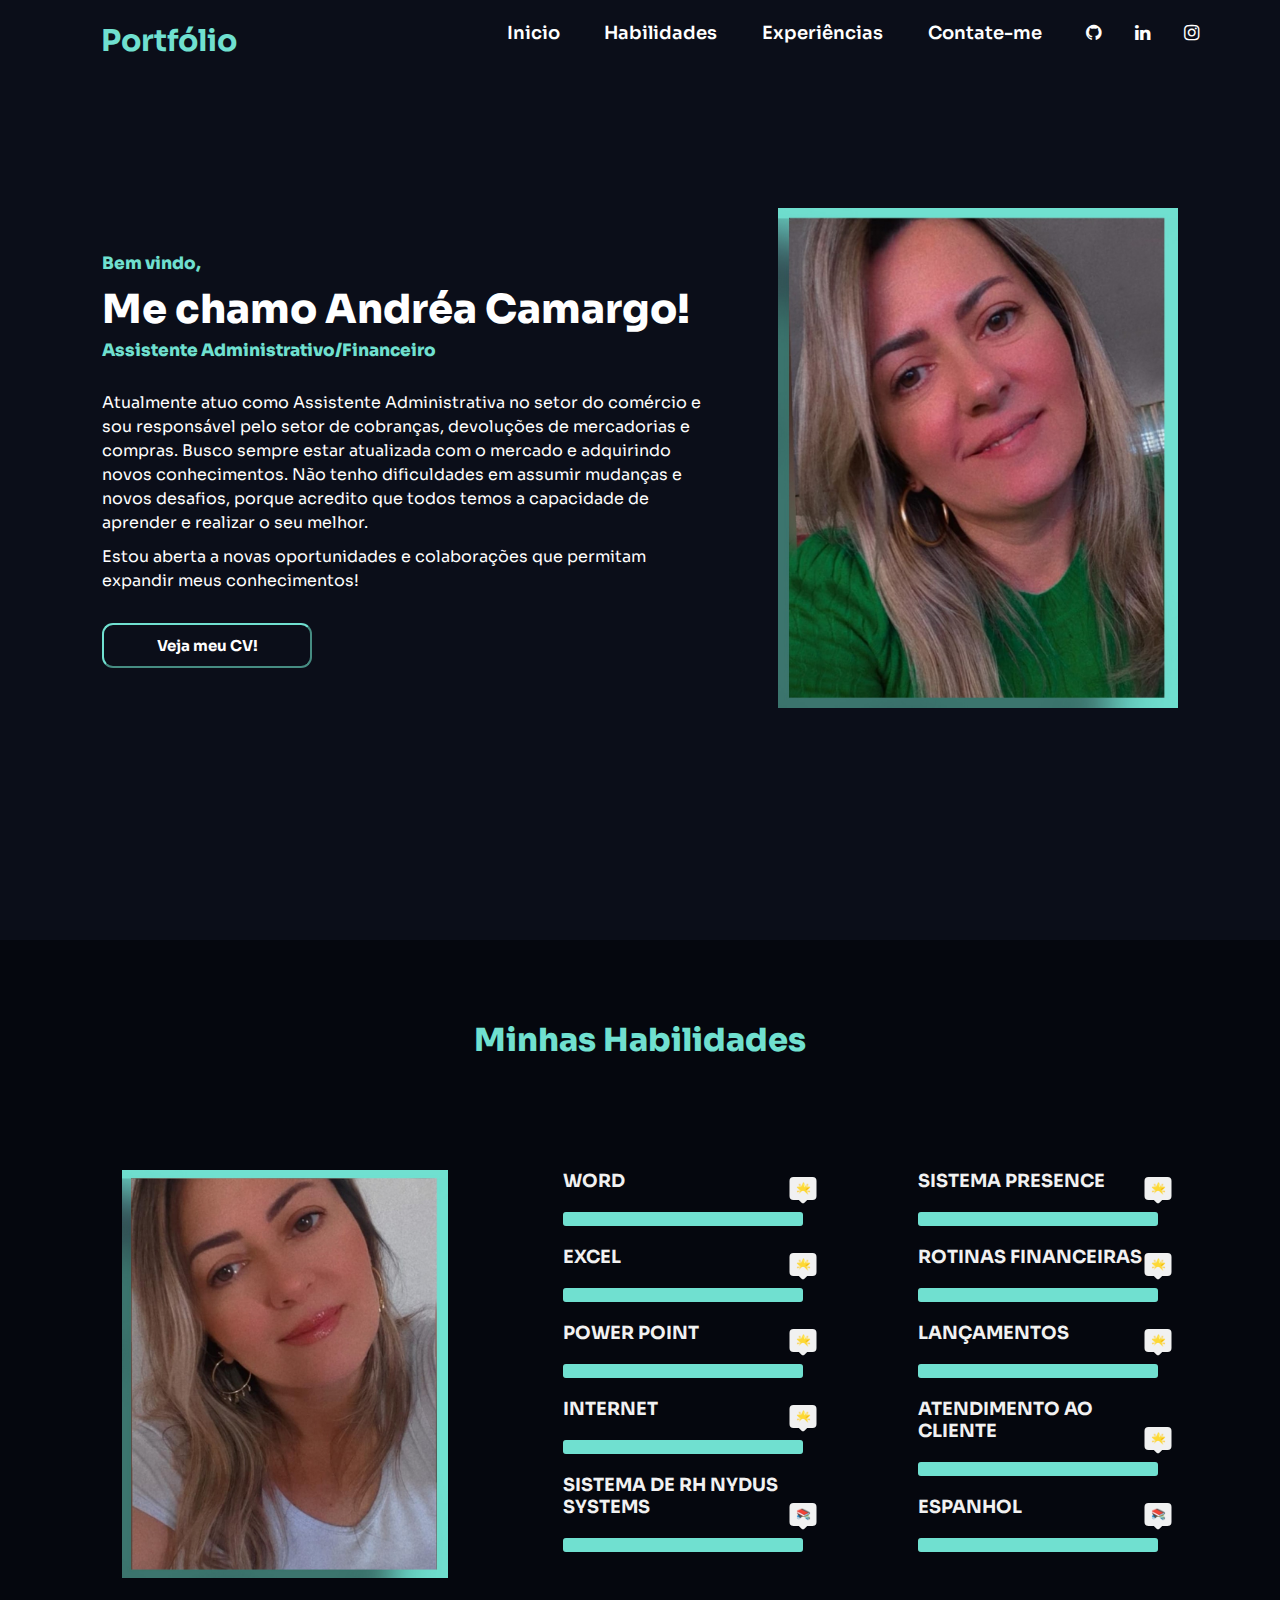
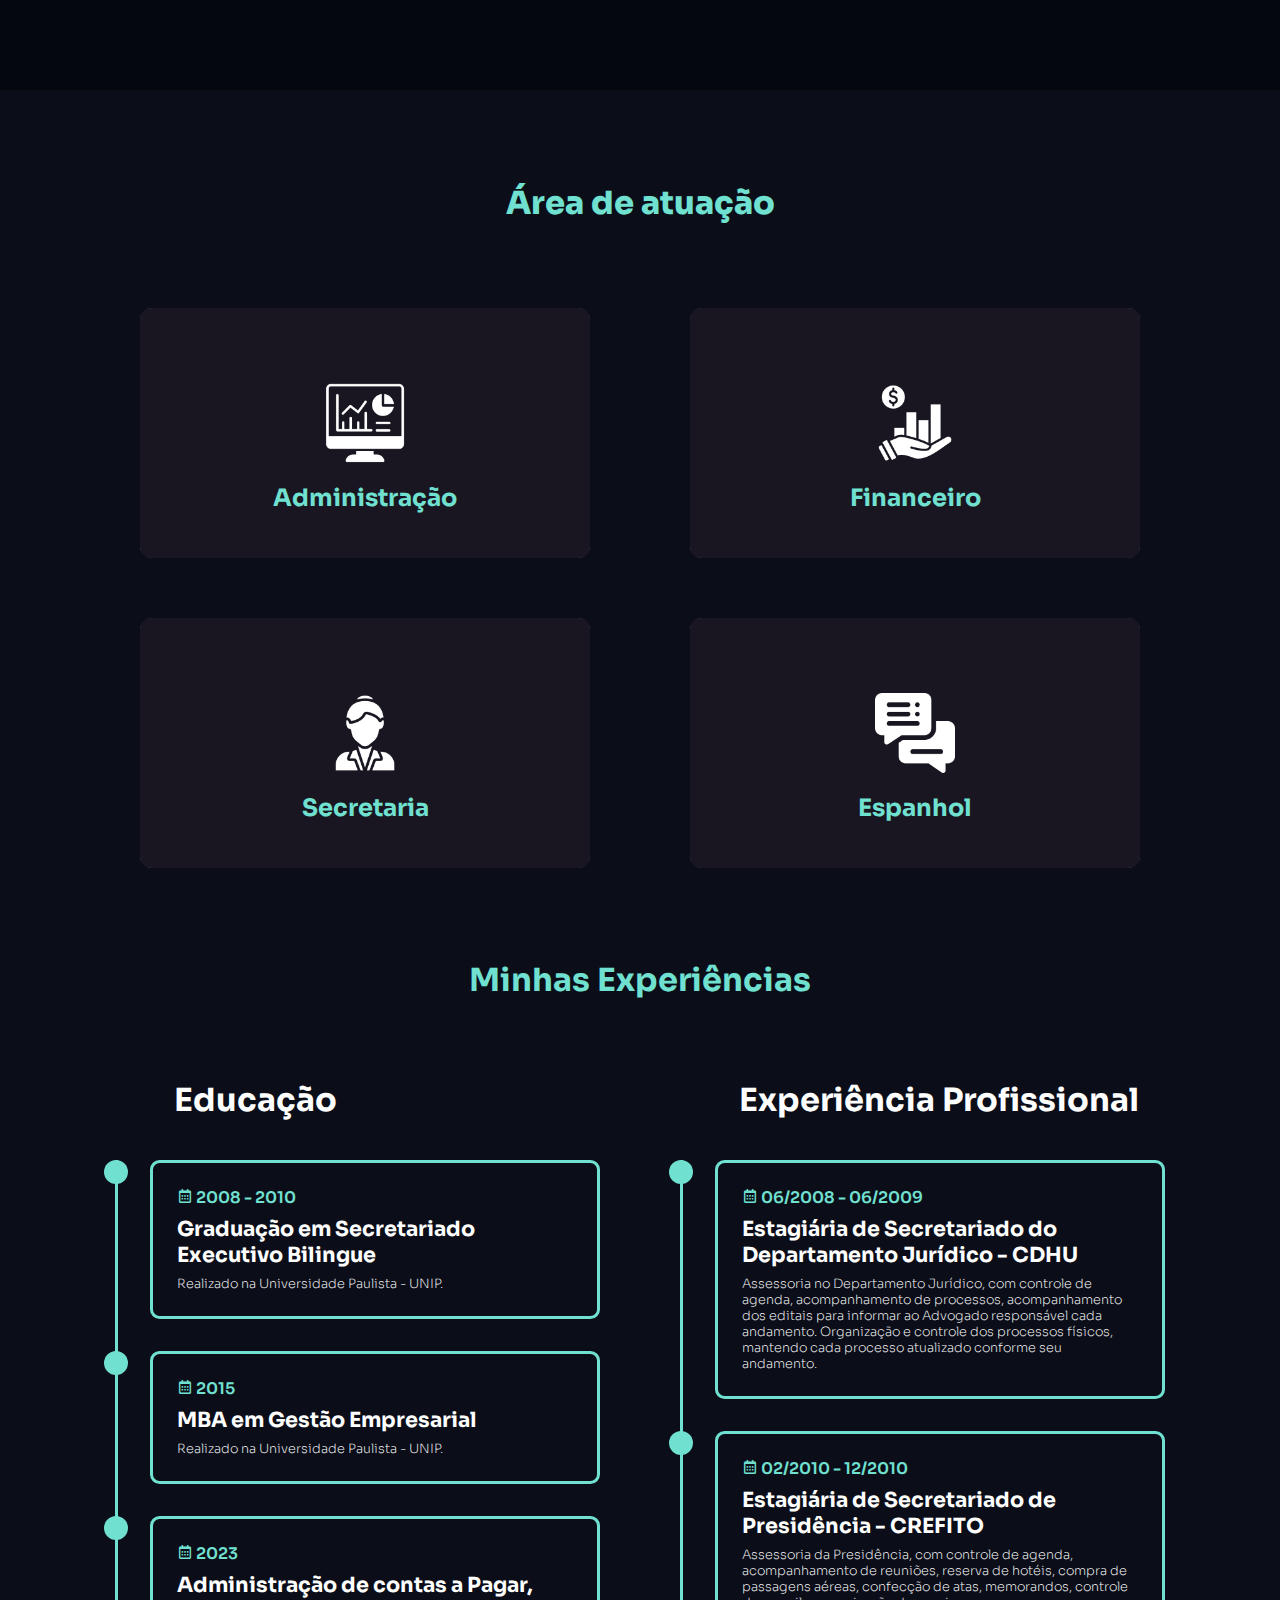
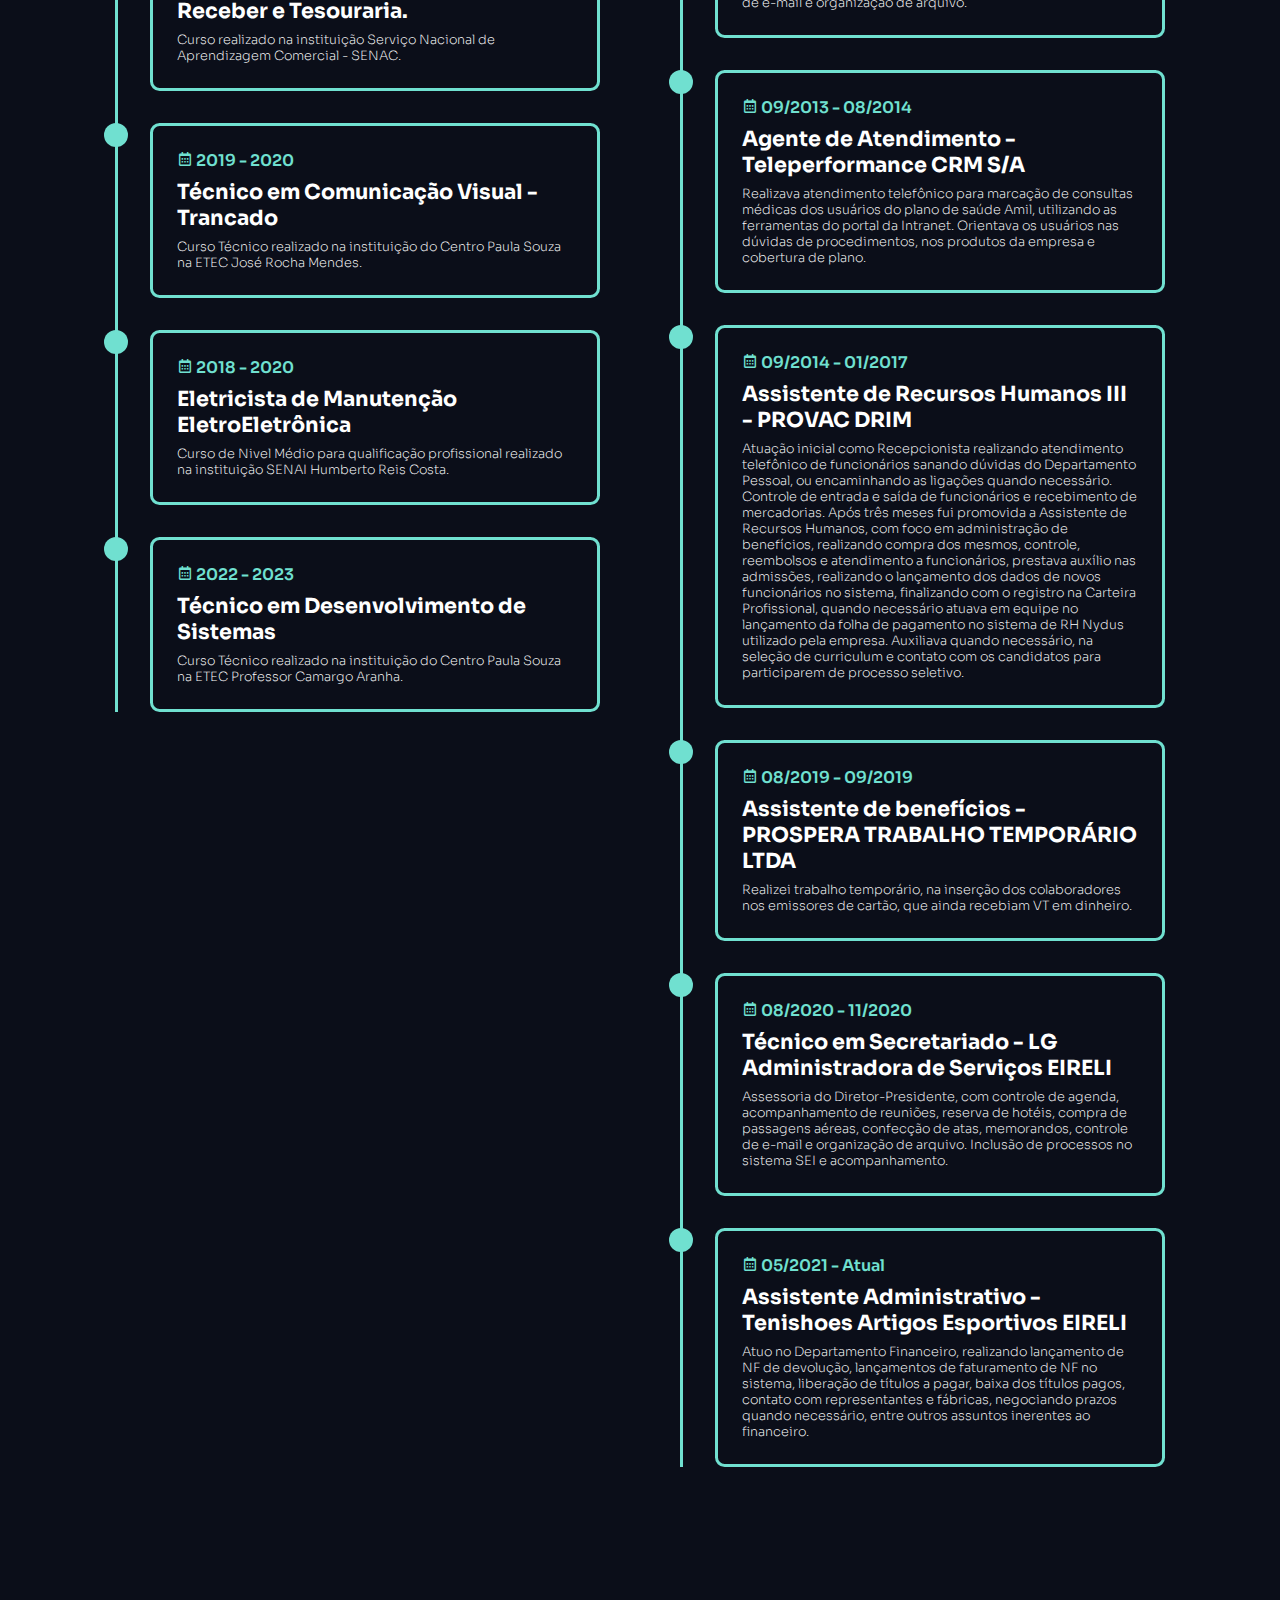
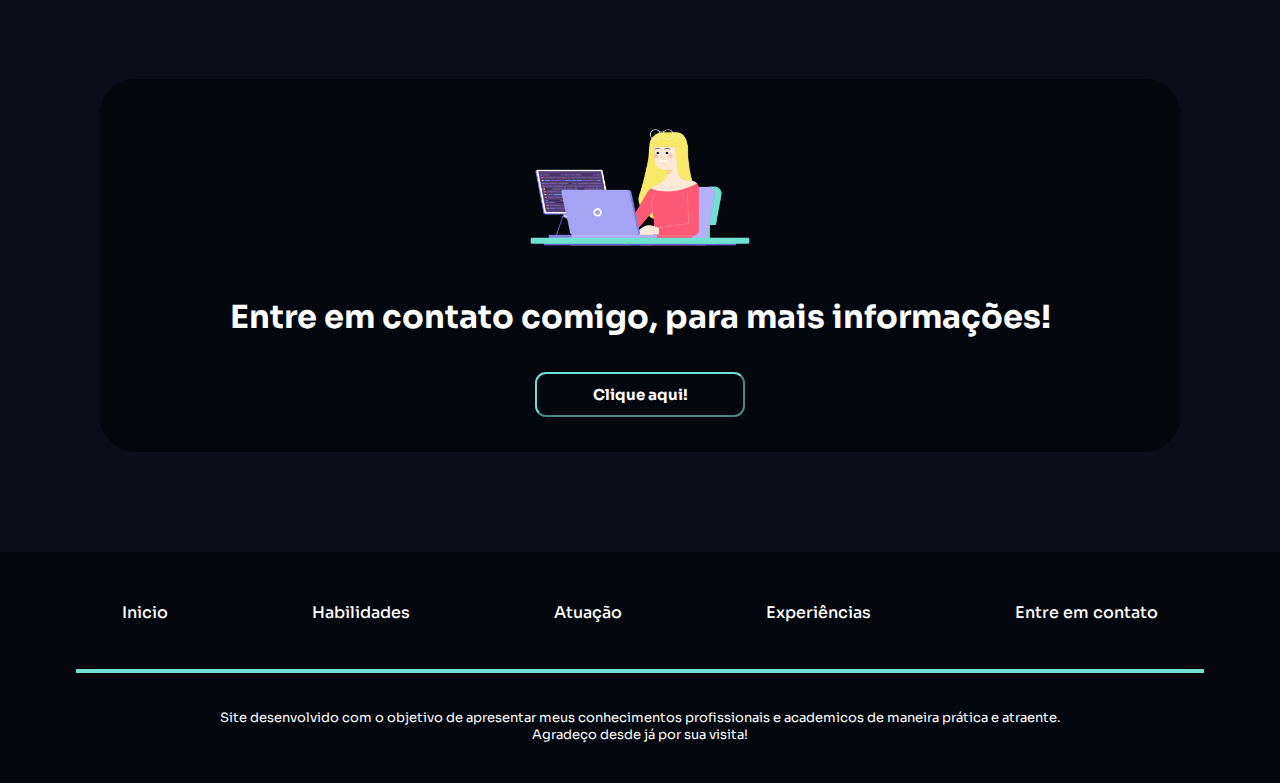
==== index.html @ e028991d "Add files via upload" ====
<!DOCTYPE html>
<html lang="en">
<head>
    <meta charset="UTF-8">
    <meta name="viewport" content="width=device-width, initial-scale=1.0">
    <meta property="og:title" content="Andrea Camargo - 2024">
        <!-- Primary Meta Tags generated by opengraphpreview.com -->
        <title>Andrea Camargo - 2024Portfólio - 2024</title>
        <meta name="description" content="Explore meus projetos de design!" />
        
        <!-- Open Graph -->
        <meta property="og:title" content="Andrea Camargo - 2024" />
        <meta property="og:description" content="Explore meus projetos de design!" />
        <meta property="og:image" content="https://fernanmarc.github.io/Portfolio-FernandoLM/PaginaPort/img/foto.jpg" />
        
        <!-- Twitter -->
        <meta name="twitter:card" content="summary_large_image" />
        <meta name="twitter:title" content="Andrea Camargo - 2024" />
        <meta name="twitter:description" content="Explore meus projetos de design!" />
        <meta name="twitter:image" content="https://fernanmarc.github.io/Portfolio-FernandoLM/PaginaPort/img/foto.jpg" />
    
    <link rel="shortcut icon" href="PaginaPort/img/logo.png" type="image/x-icon">
    <link rel="stylesheet" href="https://stackpath.bootstrapcdn.com/font-awesome/4.7.0/css/font-awesome.min.css">
    <link href='https://unpkg.com/boxicons@2.1.4/css/boxicons.min.css' rel='stylesheet'>
    <script src="https://code.jquery.com/jquery-3.7.1.js" integrity="sha256-eKhayi8LEQwp4NKxN+CfCh+3qOVUtJn3QNZ0TciWLP4=" crossorigin="anonymous"></script>
    <link href="lightbox2-2.11.4\src\css/lightbox.css" rel="stylesheet" />
    <script src="lightbox2-2.11.4\src\js/lightbox.js"></script>
    <link rel="stylesheet" href="style.css">
</head>
<body>

    <div class="loader-container" id="loader">
        <div class="loading-gif">
            <img src="./PaginaPort/img/mash.gif" class="gif"  title="Creditos a FOLHA"> 
        </div>
        <div class="loading-message">
            <span class="highlight">Por favor, aguarde alguns instantes!
        </div>
        <div class="loader"></div>
    </div>

    <div class="content-tela" id="content-tela">
        <header>
            <input type="checkbox" name="" id="chk1">
            <div class="logo">
                <h1>Portfólio</h1>
            </div>
            <label for="chk1" class="menu">
                <i class="fa fa-bars" class="ico"></i>
            </label>
            <ul>
                <li><a href="#">Inicio</a></li>
                <li><a href="#habilidades">Habilidades</a></li>
                <li><a href="#experiencia">Experiências</a></li>
                <li><a href="#form-contato">Contate-me</a></li>
                <li>
                    <a href="https://github.com/Fernanmarc" target="_blank"><i class="fa fa-github" class="ico-menu"></i></a>
                    <a href="https://www.linkedin.com/in/fernandol-marcos?utm_source=share&utm_campaign=share_via&utm_content=profile&utm_medium=android_app" target="_blank"><i class="fa fa-linkedin" class="ico-menu"></i></a>
                    <a href="https://www.instagram.com/lopes_dsgn?igsh=OGxnN3RtaDJmZGZi" target="_blank"><i class="fa fa-instagram" class="ico-menu"></i></a>
                </li>
            </ul>
        </header>

        <main>
            <div class="apresentacao">
               
                <div class="texto-foto">
                <p class="t-pequeno">Bem vindo, </p>
                <p class="t-titulo">Me chamo Andréa Camargo! </p>
                <p class="t-cargo"> Assistente Administrativo/Financeiro </p>
                <p class="t-conteudo"> 
                    Atualmente atuo como Assistente Administrativa no setor do comércio e sou responsável pelo setor de cobranças, 
                    devoluções de mercadorias e compras. Busco sempre estar atualizada com o mercado e adquirindo novos conhecimentos. 
                    Não tenho dificuldades em assumir mudanças e novos desafios, porque acredito que todos temos a capacidade de aprender 
                    e realizar o seu melhor.
                </p>
                <p class="t-conteudo2"> 
                    Estou aberta a novas oportunidades e colaborações que permitam expandir meus conhecimentos!
                 </p>

                <a href="PaginaPort/img/curriculo.pdf" class="bt" target="_blank">
                    <button class="botao-curriculo">
                        Veja meu CV!
                    </button>
                </a>
                

                </div>

                <div class="foto">
                    <img src="PaginaPort/img/foto.jpeg" alt="Fernando Marcos" class="img">
                </div>
            </div>

            <div class="container-qualificacoes" id="habilidades">
                    <h1 class="quali-texto">Minhas Habilidades</h1>
                                    <div class="container-skills">
                                        <div class="skills-f">
                                                <div id="foto-skill">
                                                    <img src="PaginaPort/img/foto2.jpeg" alt="Andréa Camargo" class="foto-skill">
                                                </div>
                                        </div>
                                        <div class="skills">
                                                <div class="skill">
                                                    <div class="skill-name">Word</div>
                                                    <div class="skill-bar">
                                                        <div class="skills-per" per="&#127775;" style="max-width:100%"></div>
                                                    </div>    
                                                </div>

                                                <div class="skill">
                                                    <div class="skill-name">Excel</div>
                                                    <div class="skill-bar">
                                                        <div class="skills-per" per="&#127775;" style="max-width:100%"></div>
                                                    </div>    
                                                </div>

                                                <div class="skill">
                                                    <div class="skill-name">Power Point</div>
                                                    <div class="skill-bar">
                                                        <div class="skills-per" per="&#127775;" style="max-width:100%"></div>
                                                    </div>    
                                                </div>

                                                <div class="skill">
                                                    <div class="skill-name">Internet</div>
                                                    <div class="skill-bar">
                                                        <div class="skills-per" per="&#127775;" style="max-width:100%"></div>
                                                    </div>    
                                                </div>

                                                <div class="skill">
                                                    <div class="skill-name">Sistema de RH Nydus Systems </div>
                                                    <div class="skill-bar">
                                                        <div class="skills-per" per="&#128218;" style="max-width:100%"></div>
                                                    </div>    
                                                </div>
                                        </div>
                                        <div class="skills">

                                                <div class="skill">
                                                    <div class="skill-name">Sistema Presence</div>
                                                    <div class="skill-bar">
                                                        <div class="skills-per" per="&#127775;" style="max-width:100%"></div>
                                                    </div>    
                                                </div>

                                                <div class="skill">
                                                    <div class="skill-name">Rotinas Financeiras</div>
                                                    <div class="skill-bar">
                                                        <div class="skills-per" per="&#127775;" style="max-width:100%"></div>
                                                    </div>    
                                                </div>

                                                <div class="skill">
                                                    <div class="skill-name">Lançamentos</div>
                                                    <div class="skill-bar">
                                                        <div class="skills-per" per="&#127775;" style="max-width:100%"></div>
                                                    </div>    
                                                </div>

                                                <div class="skill">
                                                    <div class="skill-name">Atendimento ao Cliente</div>
                                                    <div class="skill-bar">
                                                        <div class="skills-per" per="&#127775;" style="max-width:100%"></div>
                                                    </div>    
                                                </div>

                                                <div class="skill">
                                                    <div class="skill-name">Espanhol</div>
                                                    <div class="skill-bar">
                                                        <div class="skills-per" per="&#128218;" style="max-width:100%" alt="Avançado"></div>
                                                    </div>    
                                                </div>
                                        </div>
                                    </div>
                    <div class="area" id="atuacao">
                        <h1 class="quali-texto">Área de atuação</h1>
                            <div class="container-area">
                                <div class="a-card">
                                    <div class="a-imgcard" data-text="Administração">
                                        <img src="PaginaPort/img/adm.png">
                                    </div>
                                    <div class="content">
                                        <div>
                                            <h3>Administração</h3>
                                            <p>Com três anos de experiência em design gráfico, desenvolvi habilidades na área com edições e manipulações de imagens, limpeza , restauração, criação de identidade visual, criativos para midias fisicas/online e muito mais!</p>
                                        </div>
                                    </div>
                                </div>

                                <div class="a-card">
                                        <div class="a-imgcard" data-text="Financeiro">
                                            <img src="PaginaPort/img/economia.png">
                                        </div>
                                        <div class="content">
                                            <div>
                                                <h3>Financeiro</h3>
                                                <p>Recentemente terminei um curso técnico de desenvolvimento de sistemas com duração de 3 semestres, onde obtive conhecimentos nas linguagens de programação e a desenvolver sites e possuo experiência como web design alterando a parte de front-end do site.</p>
                                            </div>
                                        </div>
                                </div>

                                <div class="a-card">
                                        <div class="a-imgcard" data-text="Secretaria">
                                            <img src="PaginaPort/img/secretaria.png">
                                        </div>
                                        <div class="content">
                                            <div>
                                                <h3>Scretaria</h3>
                                                <p>Possuo experiência de 1 ano como fotógrafo, realizando fotografias de produtos (Calçados, Cintos, Mochilas, etc) em Studio. Também tenho experiência em fotografia de pessoas com foco em sites, e-commerce, catálogos e publicidade.</p>
                                            </div>
                                        </div>
                                </div>

                                <div class="a-card">
                                        <div class="a-imgcard" data-text="Espanhol">
                                            <img src="PaginaPort/img/espanhol.png">
                                        </div>
                                        <div class="content">
                                            <div>
                                                <h3>Espanhol</h3>
                                                <p>Possuo experiência em fazer vídeos curtos no capcut e canva e transições de imagens com criativos e stories no photoshop e canva.</p>
                                            </div>
                                        </div>
                                </div>
                            </div>
                    </div>
            </div>
        </main> 

        <section class="education" id="education">
                <h2 class="heading" id="experiencia">Minhas Experiências</h2>

                <div class="education-row">
                    <div class="education-column">
                        <h3 class="title">Educação</h3>

                        <div class="education-box">
                            <div class="education-content">
                                <div class="e-content">
                                    <div class="year"><i class='bx bx-calendar'></i> 2008 - 2010</div>
                                    <h3 class="title-education">Graduação em Secretariado Executivo Bilingue</h3>
                                    <p class="text-education">Realizado na Universidade Paulista - UNIP.</p>

                                </div>
                            </div>

                            <div class="education-content">
                                <div class="e-content">
                                    <div class="year"><i class='bx bx-calendar'></i> 2015 </div>
                                    <h3 class="title-education">MBA em Gestão Empresarial</h3>
                                    <p class="text-education">Realizado na Universidade Paulista - UNIP.</p>

                                </div>
                            </div>

                            <div class="education-content">
                                <div class="e-content">
                                    <div class="year"><i class='bx bx-calendar'></i> 2023</div>
                                    <h3 class="title-education">Administração de contas a Pagar, Receber e Tesouraria.</h3>
                                    <p class="text-education">Curso realizado na instituição Serviço Nacional de Aprendizagem Comercial - SENAC.</p>

                                </div>
                            </div>

                            <div class="education-content">
                                <div class="e-content">
                                    <div class="year"><i class='bx bx-calendar'></i> 2019 - 2020</div>
                                    <h3 class="title-education">Técnico em Comunicação Visual - Trancado</h3>
                                    <p class="text-education">Curso Técnico realizado na instituição do Centro Paula Souza na ETEC José Rocha Mendes.</p>

                                </div>
                            </div>

                            <div class="education-content">
                                <div class="e-content">
                                    <div class="year"><i class='bx bx-calendar'></i> 2018 - 2020</div>
                                    <h3 class="title-education">Eletricista de Manutenção EletroEletrônica</h3>
                                    <p class="text-education">Curso de Nivel Médio para qualificação profissional realizado na instituição SENAI Humberto Reis Costa.</p>

                                </div>
                            </div>

                            <div class="education-content">
                                <div class="e-content">
                                    <div class="year"><i class='bx bx-calendar'></i> 2022 - 2023</div>
                                    <h3 class="title-education">Técnico em Desenvolvimento de Sistemas</h3>
                                    <p class="text-education">Curso Técnico realizado na instituição do Centro Paula Souza na ETEC Professor Camargo Aranha.</p>

                                </div>
                            </div>
                        </div>
                    </div>

                    <div class="education-column">
                        <h3 class="title">Experiência Profissional</h3>

                        <div class="education-box">
                            <div class="education-content">
                                <div class="e-content">
                                    <div class="year"><i class='bx bx-calendar' class="ico-education"></i> 06/2008 - 06/2009</div>
                                    <h3 class="title-education">Estagiária de Secretariado do Departamento Jurídico - CDHU</h3>
                                    <p class="text-education">
                                        Assessoria no Departamento Jurídico, com controle de agenda, acompanhamento de processos, 
                                        acompanhamento dos editais para informar ao Advogado responsável cada andamento. 
                                        Organização e controle dos processos físicos, mantendo cada processo atualizado conforme seu andamento. 
                                    </p>

                                </div>
                            </div>

                            <div class="education-content">
                                <div class="e-content">
                                    <div class="year"><i class='bx bx-calendar'></i> 02/2010 - 12/2010</div>
                                    <h3 class="title-education">Estagiária de Secretariado de Presidência - CREFITO</h3>
                                    <p class="text-education">
                                        Assessoria da Presidência, com controle de agenda, acompanhamento de reuniões, reserva de hotéis, 
                                        compra de passagens aéreas, confecção de atas, memorandos, controle de e-mail e organização de arquivo.
                                    </p>

                                </div>
                            </div>

                            <div class="education-content">
                                <div class="e-content">
                                    <div class="year"><i class='bx bx-calendar'></i> 09/2013 - 08/2014</div>
                                    <h3 class="title-education">Agente de Atendimento - Teleperformance CRM S/A</h3>
                                    <p class="text-education">
                                        Realizava atendimento telefônico para marcação de consultas médicas dos usuários do plano de saúde Amil, 
                                        utilizando as ferramentas do portal da Intranet. Orientava os usuários nas dúvidas de procedimentos, 
                                        nos produtos da empresa e cobertura de plano.
                                </div>
                            </div>

                            <div class="education-content">
                                <div class="e-content">
                                    <div class="year"><i class='bx bx-calendar'></i> 09/2014 - 01/2017</div>
                                    <h3 class="title-education">Assistente de Recursos Humanos III - PROVAC DRIM</h3>
                                    <p class="text-education">
                                        Atuação inicial como Recepcionista realizando atendimento telefônico de funcionários sanando dúvidas do Departamento Pessoal,
                                         ou encaminhando as ligações quando necessário. Controle de entrada e saída de funcionários e recebimento de mercadorias. 
                                         Após três meses fui promovida a Assistente de Recursos Humanos, com foco em administração de benefícios, realizando 
                                         compra dos mesmos, controle, reembolsos e atendimento a funcionários, prestava auxílio nas admissões, realizando o 
                                         lançamento dos dados de novos funcionários no sistema, finalizando com o registro na Carteira Profissional, 
                                         quando necessário atuava em equipe no lançamento da folha de pagamento no sistema de RH Nydus utilizado pela empresa. 
                                         Auxiliava quando necessário, na seleção de curriculum e contato com os candidatos para participarem de processo seletivo.
                                </div>
                            </div>
                            <div class="education-content">
                                <div class="e-content">
                                    <div class="year"><i class='bx bx-calendar'></i> 08/2019 - 09/2019</div>
                                    <h3 class="title-education">Assistente de benefícios - PROSPERA TRABALHO TEMPORÁRIO LTDA</h3>
                                    <p class="text-education">
                                        Realizei trabalho temporário, na inserção dos colaboradores nos emissores de cartão, que ainda recebiam VT em dinheiro.  
                                </div>
                            </div>
                            <div class="education-content">
                                <div class="e-content">
                                    <div class="year"><i class='bx bx-calendar'></i> 08/2020 - 11/2020</div>
                                    <h3 class="title-education">Técnico em Secretariado - LG Administradora de Serviços EIRELI</h3>
                                    <p class="text-education">
                                        Assessoria do Diretor-Presidente, com controle de agenda, acompanhamento de reuniões, 
                                        reserva de hotéis, compra de passagens aéreas, confecção de atas, memorandos, controle 
                                        de e-mail e organização de arquivo. Inclusão de processos no sistema SEI e acompanhamento.   
                                </div>
                            </div>
                            <div class="education-content">
                                <div class="e-content">
                                    <div class="year"><i class='bx bx-calendar'></i> 05/2021 - Atual</div>
                                    <h3 class="title-education">Assistente Administrativo - Tenishoes Artigos Esportivos EIRELI</h3>
                                    <p class="text-education">
                                        Atuo no Departamento Financeiro, realizando lançamento de NF de devolução, 
                                        lançamentos de faturamento de NF no sistema, liberação de títulos a pagar, 
                                        baixa dos títulos pagos, contato com representantes e fábricas, negociando 
                                        prazos quando necessário, entre outros assuntos inerentes ao financeiro.  
                                </div>
                            </div>
                        </div>
                    </div>
                </div>
        </section>


        <div class="box-form">

                <img src="PaginaPort/img/andrea.png" class="img-form" id="form-contato">
                <h1 class="text-form">Entre em contato comigo, para mais informações!</h1>

                <a href="https://wa.me/5511949532048" class="btn">
                <button class="botao-text">
                    Clique aqui!
                </button>
                </a>
        </div>

            <footer>
                <div class="rodape">
 

                    <div class="menu-rodape">
                        <a href="#">
                            <li>Inicio</li>
                        </a>
                        <a href="#habilidades">
                            <li>Habilidades</li>
                        </a>
                        <a href="#atuacao">
                            <li>Atuação</li>
                        </a>
                        <a href="#experiencia">
                            <li>Experiências</li>
                        </a>
                        <a href="#form-contato">
                            <li>Entre em contato</li>
                        </a>
                    </div>

                    <hr class="linha-rodape">

                    <p class="text-rodape">Site desenvolvido com o objetivo de apresentar meus conhecimentos profissionais e academicos de maneira prática e atraente. <br>Agradeço desde já por sua visita!</p>

                </div>
            </footer>
</div>
            <script>
                window.addEventListener('load', function() {
                        // Esconde a tela de carregamento
                        document.getElementById('loader').style.display = 'none';
                        // Exibe o conteúdo do site
                        document.getElementById('content-tela').style.display = 'block';
                    });
                 window.onload = function () {
                        mostrarConteudo(1);
                    };

                    function mostrarConteudo(numero) {
                        // Oculta todos os conteúdos
                        var conteudos = document.getElementsByClassName("conteudo");
                        for (var i = 0; i < conteudos.length; i++) {
                            conteudos[i].style.display = "none";
                        }

                        // Remove a classe 'selected' de todos os itens do menu
                        var menuItens = document.querySelectorAll('.menu-port li');
                        for (var i = 0; i < menuItens.length; i++) {
                            menuItens[i].classList.remove('selected');
                        }

                        // Exibe o conteúdo correspondente ao item do menu clicado
                        document.getElementById("conteudo" + numero).style.display = "block";

                        // Adiciona a classe 'selected' ao item do menu clicado
                        menuItens[numero - 1].classList.add('selected');

                    }

                    
            </script>
</body>
</html>
---- style.css ----
@import url('https://fonts.googleapis.com/css2?family=Sora:wght@100;200;300;400;500;600;700;800&display=swap');



*{
    margin: 0;
    padding: 0;
    box-sizing: border-box;
    font-family: 'Sora', sans-serif;
}

body{
    background-color: #0b0e19;
    
}

.loader-container {
    position: fixed;
    top: 0;
    left: 0;
    width: 100%;
    height: 100%;
    background-color: #0b0e19;
    display: flex;
    flex-direction: column; /* Alinha os elementos verticalmente */
    justify-content: center;
    align-items: center;
    z-index: 9999;
  }

  .loader {
    border: 8px solid #70e0d0;
    border-radius: 50%;
    border-top: 8px solid  #70e0d0;
    width: 50px;
    height: 50px;
    animation: spin 2s linear infinite;
    margin-top: 20px;
  }

  @keyframes spin {
    0% { transform: rotate(0deg); }
    100% { transform: rotate(360deg); }
  }

  .gif{
    width: 300px; /* Largura desejada para o GIF */
    height: auto; /* Altura ajustada automaticamente de acordo com a largura */
    border-radius: 20px;
  }

  .highlight {
    color: #fff;
  }

  .loading-message {
    font-size: 2rem;
    font-weight: 700;
    color: #ffffff;
    text-align: center;
    margin-top: 20px;
  }

  .content-tela {
    display: none;
  }

  @media screen and (max-width: 768px) {
    .gif {
      width: 225px; /* Reduz a largura do GIF em telas menores */
    }

    .loading-message {
      font-size: 6vw; /* Reduz o tamanho da fonte em telas menores */
    }

    .loader{
        margin-top: 30px;
    }
  }

header{
    height: 100px;
    display: flex;
    width: 100%;
    position: relative;
    padding-top: 20px;
    padding: 22px 4%;
}

#chk1{
    display: none;    
}

.ico-menu{
    color: #fff;
    cursor: pointer;
}

header .logo{
    flex: 1;
    color: #70e0d0;
     
    margin-left: 50px;
    font-weight: 600;
    font-size: 15px;
}

header ul {
    flex:2;
    display: flex;
    justify-content: space-evenly;
}

header ul li{
    list-style: none;
}

header ul li a{
    text-decoration: none;
    color: #fff;
    font-weight: 600;
    font-size: 18px;
    padding: 10px 15px;
}

header ul li a:hover{
    border-bottom: 2px solid #70e0d0;
}

header .menu{
    font-size: 2.5em;
    display: none;
    color:#fff;
}

.ico{
    color: #fff;
}


@media(max-width:650px){
    .search-box button{
        position: absolute;
    }
    header ul{
    position: fixed;
    top: 92px;
    right: -100%;
    background: rgba(0,0,0,0.5);
    height: calc(100vh - 300px);
    width: 70%;
    flex-direction: column;
    align-items: center;
    transition: right 0.5s linear;
    }
     
    header .menu{
        display: block;
        width: 50px;
        /* text-align: center; */
    }
    
    #chk1:checked ~ ul{
        right: 0;
        
    }
    header{
        padding-top: 25px;
    }

    header .logo{
        display: flex;
        align-items: center;
        margin-left: 10px;
    }
  
}

/*^^^^ menu */

.apresentacao{
    height: 80vh;
    /* margin-top: 50px; */
    display: flex;
    align-items: center;
    padding: 0 5%;
    justify-content: space-around;
}


.texto-foto{
    max-width: 600px;
}

.t-pequeno{
    color: #70e0d0;
    font-size: 17px;
    font-weight: 800;
}
.t-titulo{
    font-size: 40px;
    font-weight: 900;
    margin-top: 10px;
    color:#fff;
}
.t-cargo{
    margin-top: 5px;
    font-size: 17px;
    font-weight: 800;
    color: #70e0d0;
}

.t-conteudo{
    margin-top: 30px;
    font-size: 16px;
    font-weight: 200px;
    color:#fff;
    line-height: 1.5;
}

.t-conteudo2{
    margin-top: 10px;
    font-size: 16px;
    font-weight: 200px;
    color:#fff;
    line-height: 1.5;
}

.botao-curriculo{
    width: 210px;
    height: 45px;
    border-radius: 11px;
    background: transparent;
    font-weight: 700;
    font-size: 15px;
    margin-top: 30px;
    border-color: #70e0d0;
    color: #fff;
}
.bt{
    color: #fff;
    text-decoration: none;
}

.botao-curriculo:hover{
    background-color: #70e0d0;
    cursor: pointer;
    color: #231f2e;
    transition: transform 0.2s;
}


.img{
    max-width: 400px;
    height: auto;
}

@media(max-width:650px){
    .apresentacao{
        display: flex;
        flex-direction: column;
        align-items: center;
        margin-top: 220px;
    }

    .t-titulo{
        font-size: 35px;
        margin: 12px;
    }

    .texto-foto{
        text-align: center;
    }

    .t-conteudo .t-conteudo2{
        padding: 0 30px;
    }

    .img{
        max-width: 300px;
        height: auto;
        margin-top: 35px;
    }
}

/* ^^^^ Apresentação */

.container-qualificacoes{
    HEIGHT: 750px;
    width: 100%;
    background-color: #05070e;
    padding: 0 5%;
}

.container-skills{
    display: flex;
    align-content: center;
    align-items: stretch;
    margin-top: 70px;
}

.foto-skill{
    max-width: 326px;
    margin-top: 20px;
}

.quali-texto{
    font-size: 2rem;
    font-weight: 800;
    margin-top: 120px;
    color: #70e0d0;
    text-align: center;
    padding: 80px 0;
}

/*         */

.skills-f{
    width: 100%;
    max-width: 600px;
    padding: 0 5%;
    margin-top: -60px;
}

.skills{
    width: 100%;
    max-width: 600px;
    padding: 0 5%;
    margin-top: -60px;
}

.skill-name{
    font-size: 18px;
    font-weight: 700;
    color: #f1f1f1;
    text-transform: uppercase;
    margin: 20px 0;
}

.skill-bar{
    height: 14px;
    background: #282828;
    border-radius: 3px;
}

.skills-per{
    height: 14px;
    background: #70e0d0;
    border-radius: 3px;
    position: relative;
    animation: fillBars 2.5s 1;
}

.skills-per::before{
    content: attr(per);
    position: absolute;
    padding: 4px 6px;
    background: #f1f1f1;
    border-radius: 4px;
    font-size: 12px;
    top: -35px;
    right: 0;
    transform: translateX(50%);
}

.skills-per::after{
    content: "";
    position: absolute;
    width: 10px;
    height: 10px;
    background: #f1f1f1;
    top: -20px;
    right: 0;
    transform: translateX(50%) rotate(45deg);
    border-radius: 2px;
}

@keyframes fillBars{
    from{
        width: 0;
    }
    to{
        width: 100%;
    }
}

@media(max-width:650px){
    .container-qualificacoes{
        HEIGHT: 670px;
        width: 100%;
        background-color: #15121c;
        padding: 0 5%;
        margin-top: 230px;
    }
    
    .skills-f{
        display: none;
    }

    .skill-name{
        font-size: 13px;
    }
}

/* cards */

.area{
    display: flex;
    flex-direction: column;
    align-items: center;
}

.container-area{
    position: relative;
    width: 1000px;
    display: flex;
    justify-content: space-between;
    flex-wrap: wrap;
    margin: 20px;
    margin-top: -25px;
}

.container-area .a-card{
    position: relative;
    height: 250px;
    background: #fff;
    display: flex;
    width: 45%;
    margin: 30px 0;
    border-radius: 13px;
}

.container-area .a-card .a-imgcard{
    position: absolute;
    top: 0;
    left: 0;
    width: 100%;
    height: 100%;
    background: #191621;
    border-radius: 11px;
    z-index: 1;
    display: flex;
    justify-content: center;
    align-items: center;
    overflow: hidden;
    transition: 0.5s ease-in-out;
}

.container-area .a-card:hover .a-imgcard{
    width: 150px;
    height: 150px;
    left: -75px;
    top: calc(50% - 75px);
    transition: 0.5s ease-in-out;
    background: #70e0d0;
}

.container-area .a-card .a-imgcard:before{
    content: attr(data-text);
    position: absolute;
    bottom: 0;
    left: 0;
    width: 100%;
    height: 30%;
    text-align: center;
    font-size: 1.5em;
    color:#70e0d0;
    font-weight: 700;
}

.container-area .a-card .a-imgcard img{
    max-width: 80px;
    margin-top: -20px;
    transition: 0.5s ease-in-out;
}

.container-area .a-card:hover .a-imgcard img{
    max-width: 75px;
    margin-top: 5px;
}

.container-area .a-card .content{
    position: absolute;
    right: 0;
    width: calc(100% - 75px);
    height: 100%;
    padding: 20px;
    display: flex;
    justify-content: center;
    align-items: center;

}

.container-area .a-card .content h3{
    margin-bottom: 5px;
    font-size: 24px;
}

.container-area .a-card .content a{
    display: inline-block;
    margin-top: 10px;
    padding: 5px 10px;
    background: #212121;
    text-decoration: none;
    color: #fff;
}

@media (max-width: 992px){
    .container-area{
        width: 100%;
        flex-direction: column;
        align-items: center;
    }
    .container-area .a-card{
        width: 400px;
    }
}

@media (max-width: 650px){
    .container-area .a-card{
        max-width: 300px;
        flex-direction: column;
        height: auto;
    }
    .container-area .a-card .a-imgcard{
        position: relative;
    }
    .container-area .a-card .a-imgcard,
    .container-area .a-card:hover .a-imgcard{
        width: 100%;
        height: 200px;
        left: 0;
        font-size: 0rem;
    }
    .container-area .a-card .a-imgcard img,
    .container-area .a-card:hover .a-imgcard img{
        max-width: 100px;
    }
    .container-area .a-card .content{
        position: relative;
        width: 100%;
    }
}


/* experiencia e curso */

section{
    display: flex;
    align-items: center;
    padding: 10rem 9% 2rem;
    justify-content: space-around;
}

.heading{
    color: #70e0d0;
    font-size: 2rem;
    margin-top: -370px;
    padding: 80px 0;
}

.education{
    margin-top: 1000px;
    display: flex;
    justify-content: center;
    align-items: center;
    flex-direction: column;
    min-height: auto;
    padding-bottom: 5rem;
}

.education .education-row{
    display: flex;
    flex-wrap: nowrap;
    gap: 5rem;
}

.education-row .education-column{
    flex: 1 1 40rem;
}

.education-column .title{
    font-size: 2rem;
    margin: 0 0 2.5rem 3.7rem;
    color: #fff;
}

.education-column .education-box{
    border-left: .2rem solid #70e0d0;
}

.education-box .education-content{
    position: relative;
    padding-left: 2rem;
}

.education-box .education-content::before{
    content: '';
    position: absolute;
    top: 0;
    left: -0.87rem;
    width: 1.5rem;
    height: 1.5rem;
    background: #70e0d0;
    border-radius: 50%;
}

.education-content .e-content{
    position: relative;
    padding: 1.5rem;
    border: .2rem solid #70e0d0;
    border-radius: .6rem;
    margin-bottom: 2rem;
    overflow: hidden;
}

.education-content .e-content::before{
    content: '';
    position: absolute;
    top: 0;
    left: 0;
    width: 0;
    height: 100%;
    background: #3f7e75a5;
    z-index: -1;
    transition: .5s;
}

.education-content .e-content:hover::before{
    width: 100%;
}

.education-content .e-content .year{
    font-size: 1rem;
    color: #70e0d0;
    padding-bottom: .5rem;
    font-weight: 600;
}

.education-content .e-content .year .ico-education{
    padding-right: .5rem;
}

.education-content .e-content .title-education{
    font-size: 1.3rem;
    color: #fff;
}

.education-content .e-content .text-education{
    font-size: 0.8rem;
    padding-top: 0.5rem;
    color: #fff;
    font-weight: 200;
}


@media(max-width:650px){
    .education{
        margin-top: 2340px;
    }

    .heading{
        padding: 60px 0;
        text-align: center;
    }

    .education .education-row {
        display: flex;
        flex-wrap: nowrap;
        gap: 5rem;
        flex-direction: column;
    }

    .education-column .title{
        font-size: 2rem;
        text-align: center;
        color: #fff;
        margin: 0 0 2.5rem;
    }
}


/* ------------------------------- */

#portclass{
    background-color: #15121c;
}

.meu-port{
    width: 100%;
    height: 1400px;
    display: flex;
    background-color: #15121c;
    flex-direction: column;
    align-content: center;
    align-items: center;
}


.title-port{
    font-size: 2rem;
    font-weight: 800;
    margin-top: 120px;
    color: rgb(249, 90, 191);
    text-align: center;
    padding: 80px 0;
}

.linha-rosa {
    height: 2px;
    background-color: #70e0d0;
    margin-top: 25px;
}
.conteudo {
    display: none;
}

.conteudo h1 {
    margin-top: 50px;
    text-align: center;
    font-size: 2rem;
    font-weight: 900;
    color: #70e0d0;
}

.conteudo p {
    text-align: center;
    margin-top: 15px;
    font-size: 1.2rem;
    font-weight: 400;
    color: #fff;
}

.title-port {
    font-size: 2rem;
    font-weight: 800;
    color: rgb(249, 90, 191);
    text-align: center;
    padding: 40px 0;
    margin-top: 60px;
}

.menu-port {
    display: flex;
    align-items: center;
}

.menu-port li {
    cursor: pointer;
    padding: 10px 20px;
    text-decoration: none;
    list-style: none;
    transition: .5s;
}

.menu-port li:hover {
    color: rgb(229, 90, 191);
    border-bottom: 1.5px solid rgb(249, 90, 191);
    
}

.menu-port li.selected {
    color: rgb(249, 90, 191);
    font-weight: 900;
    border-bottom: 1.5px solid rgb(249, 90, 191);
}

.text-li {
    font-size: 22px;
    font-weight: 600;
    color: #fff;
}

.portfolio {
    display: flex;
    flex-direction: column;
    align-content: center;
    align-items: center;
}

.tam-post{
    margin-top: 40px;
}

.linha{
    display: flex;
    flex-wrap: wrap;
    flex-direction: row;
    justify-content: center;
    /* padding: 0 12%; */
    padding: 0 16%; /* git hub */
}

.post{
    max-width: 180px;
    padding: 10px;
}

@media(max-width:650px){
    .meu-port {
        height: 720px;
        padding: 0 5%;
    }

    .menu-port li {
        cursor: pointer;
        padding: 0 5%;
        text-decoration: none;
        list-style: none;
        transition: .5s;
    }
    .text-li {
        font-size: 12px;
        font-weight: 600;
        color: #fff;
        text-align: center;
    }

    .post {
        max-width: 85px;
        padding: 5px;
    }

    .linha{
        padding: 0 8%;
    }

    .conteudo h1 {
        font-size: 1.4rem;
    }

    
    .conteudo p {
        font-size: 0.8rem;
    }
}


/* logotipos criados embaixo */

#lightbox .lb-outerContainer {
    background: #231f2e;
}


.linha-rosa2 {
    /* width: 67%; */
    height: 2px;
    background-color: rgb(249, 90, 191);
    margin-top: 25px;
    /* margin-left: 167px; */
}

.logotipo{
    height: 740px;
    padding: 0 4%;
    margin-top: 650px;
    
}

.logo-titulo{
    font-size: 2rem;
    font-weight: 800;
    color: rgb(249, 90, 191);
    text-align: center;
    padding: 40px 0;
    margin-top: 40px;
}

.logo-subtitulo{
    text-align: center;
    margin-top: -15px;
    font-size: 1.2rem;
    font-weight: 400;
    color: #fff;
}

.logotipo-imagens{
    display: flex;
    justify-content: center;
    flex-wrap: wrap;
    margin-top: 50px;
    align-content: center;
    padding: 0 2%;
}

.l-imagem{
    width: 250px;
    margin: 22px;
}

@media(max-width:650px){


    .logotipo {
        height: 850px;
        margin-top: 1225px;
    }

    .linha-rosa2 {
        width: 100%;
        height: 2px;
        background-color: rgb(249, 90, 191);
        margin-top: -230px;
        margin-left: 0;
    }

    .logo-titulo {
        margin-top: 25px;
    }

    .l-imagem {
        width: 100px;
    }

    .logotipo-imagens {
        margin-top: 70px;
    }
}

/* ---------------------------------- */

.box-form{
    background-color:  #05070e;
    border-radius: 35px;
    padding: 10px;
    margin: 100px;
    text-align: center;
}

.img-form{
    max-width: 285px;
    margin-top: 35px;
    margin-bottom: 35px;
}

.text-form{
    margin: 1%;
    text-align: center;
    color: #ffffff;
}

.botao-text{
    width: 210px;
    height: 45px;
    border-radius: 11px;
    background: transparent;
    font-weight: 700;
    font-size: 15px;
    color: #fff;
    margin: 25px 10px;
    border-color: #70e0d0;
}

.btn{
    color: #fff;
    text-decoration: none;
}

.botao-text:hover{
    background-color: #70e0d0;
    cursor: pointer;
    color: #231f2e;
    transition: transform 0.2s;
}

@media(max-width:650px){
    .box-form{
        height: 420px;
        width: 270px;
        margin: 60px;
    }
    .text-form{
        font-size: 20px;
        font-weight: 600;
        padding: 5px 25px;
    }
}


/* rodape */

.rodape{
    width: 100%;
    text-align: center;
    padding: 40px;
    background-color: #05070e;
}

.logo-rodape{
    width: 60px;
    padding: 30px 10px;
    text-align: center;
    margin-top: -30px;
}

.menu-topo{
    margin: 10px auto;
}

.menu-rodape{
    display: flex;
    flex-direction: row;
    justify-content: space-around;
    padding: 10px;
    list-style: none;
}

.rodape .menu-rodape a{
    color: #ffffff;
    text-decoration: none ;
    font-weight: 500;
}

.menu-rodape, li:hover{
    color: #70e0d0;
    transition: transform 0.2s;
}

.linha-rodape{
    margin: 3%;
    border: 2px solid #70e0d0;
}

.text-rodape{
    text-align: center;
    font-size: 13px;
    color: #ffffff;
    list-style: none;
    /* padding: 0 70px; */
    padding: 0 150px;
}

@media(max-width:650px){
    li{
        font-size: 10px;
        display: flex;
        align-content: center;
        justify-content: space-between;
    }

    .text-rodape{
        text-align: center;
        font-size: 9px;
        color: #ffffff;
        list-style: none;
        padding: 0 20px;
    }
}
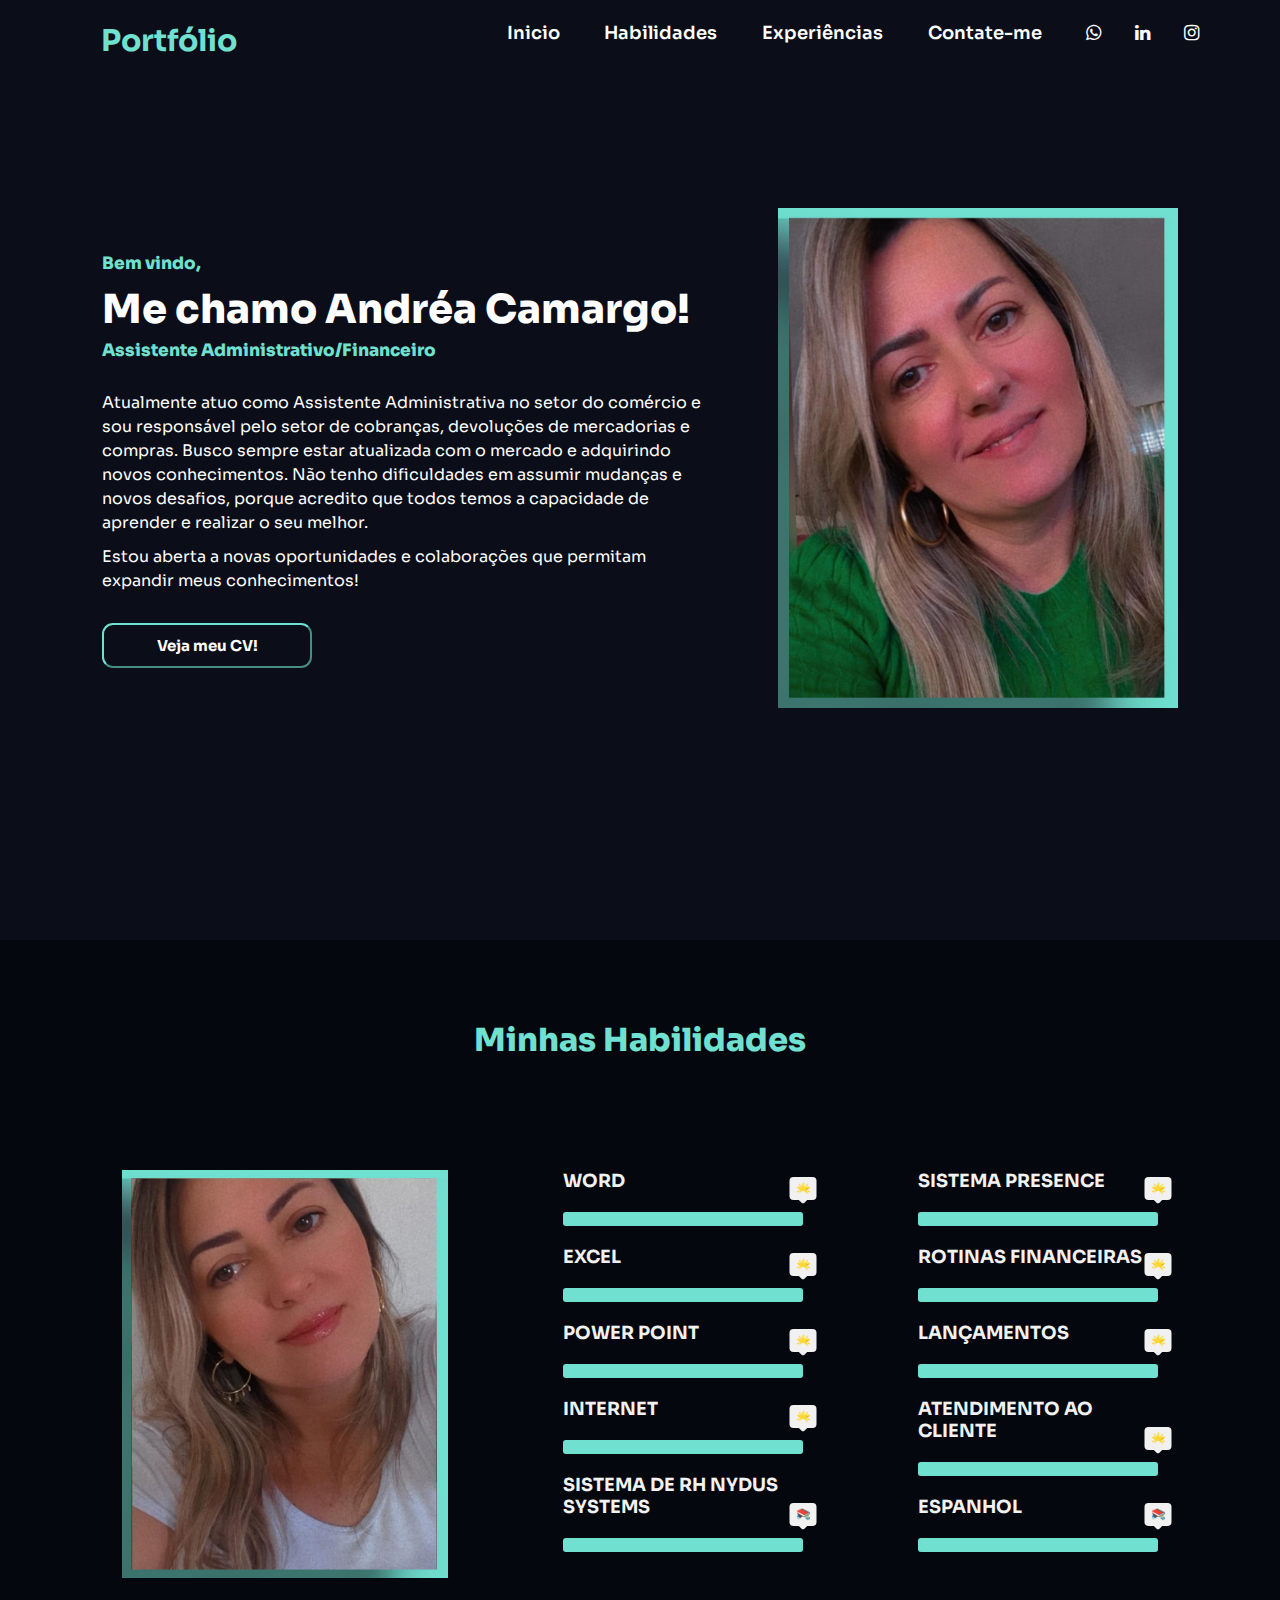
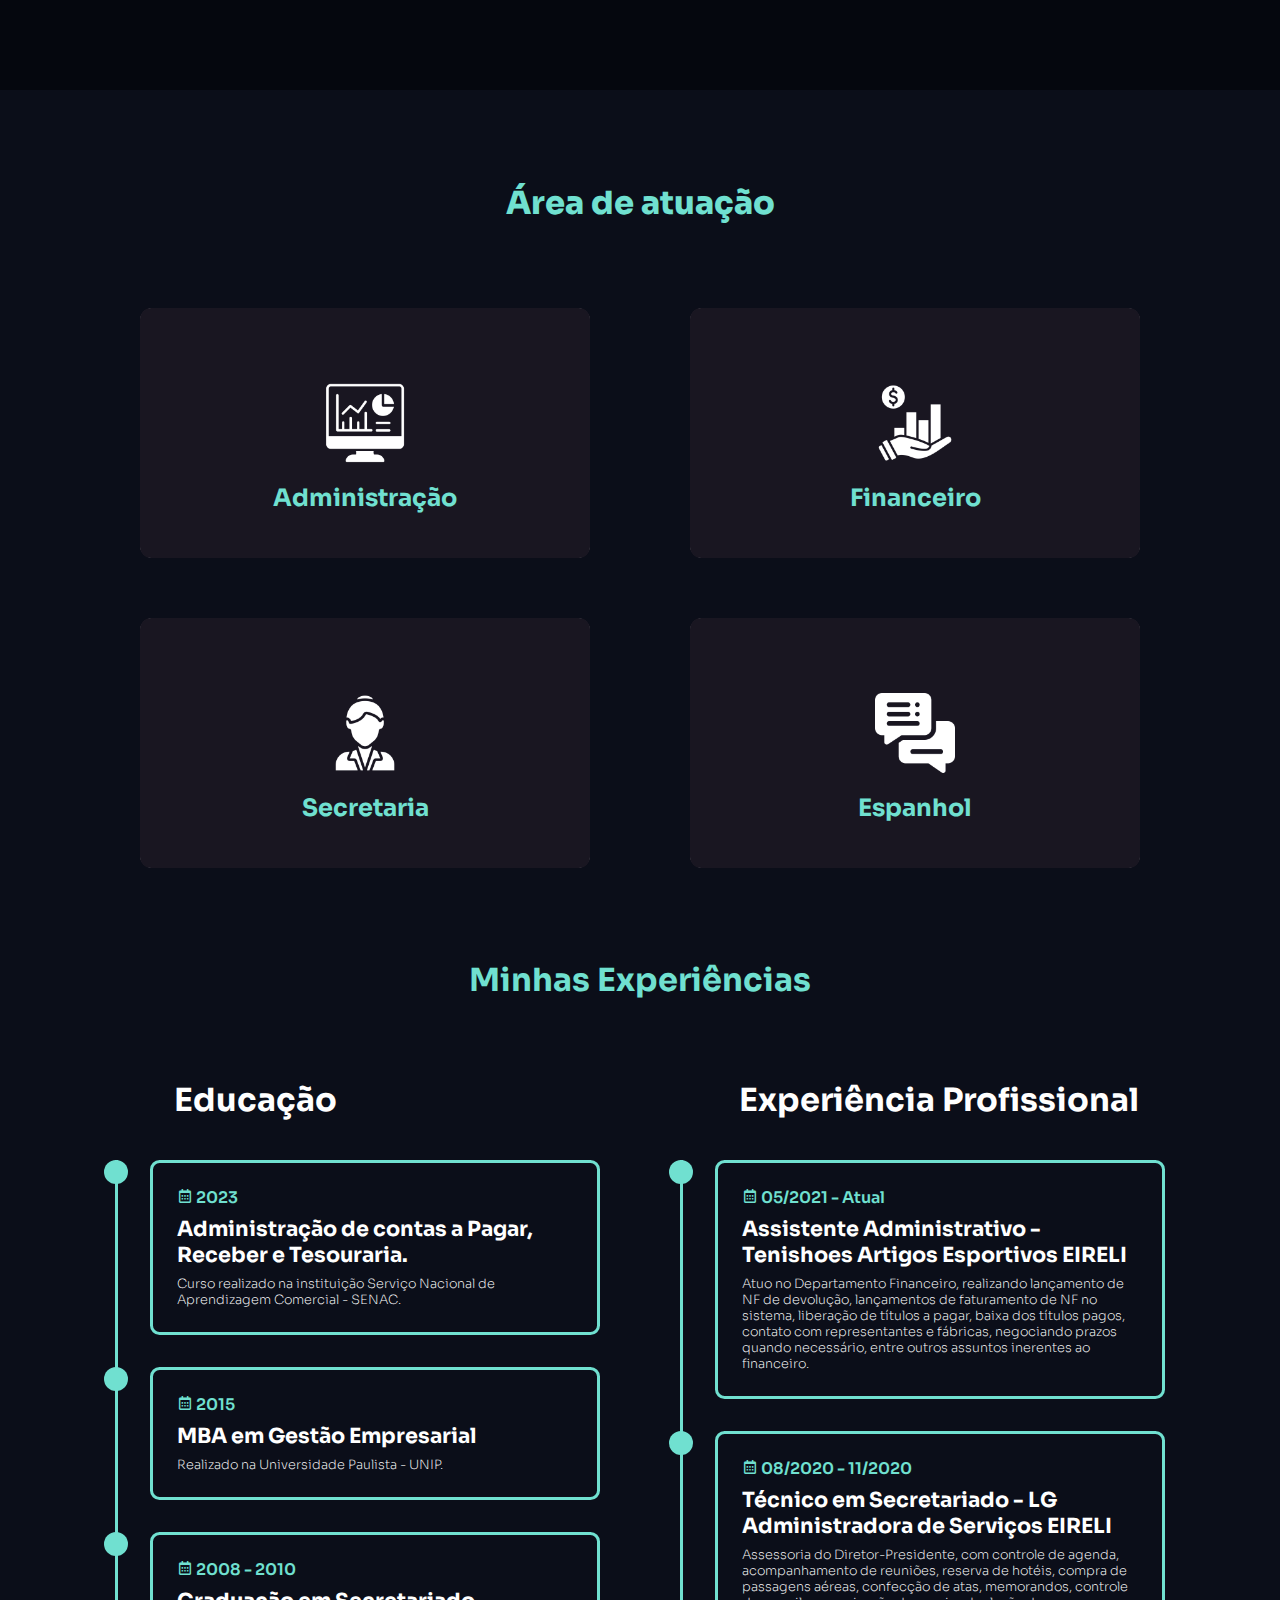
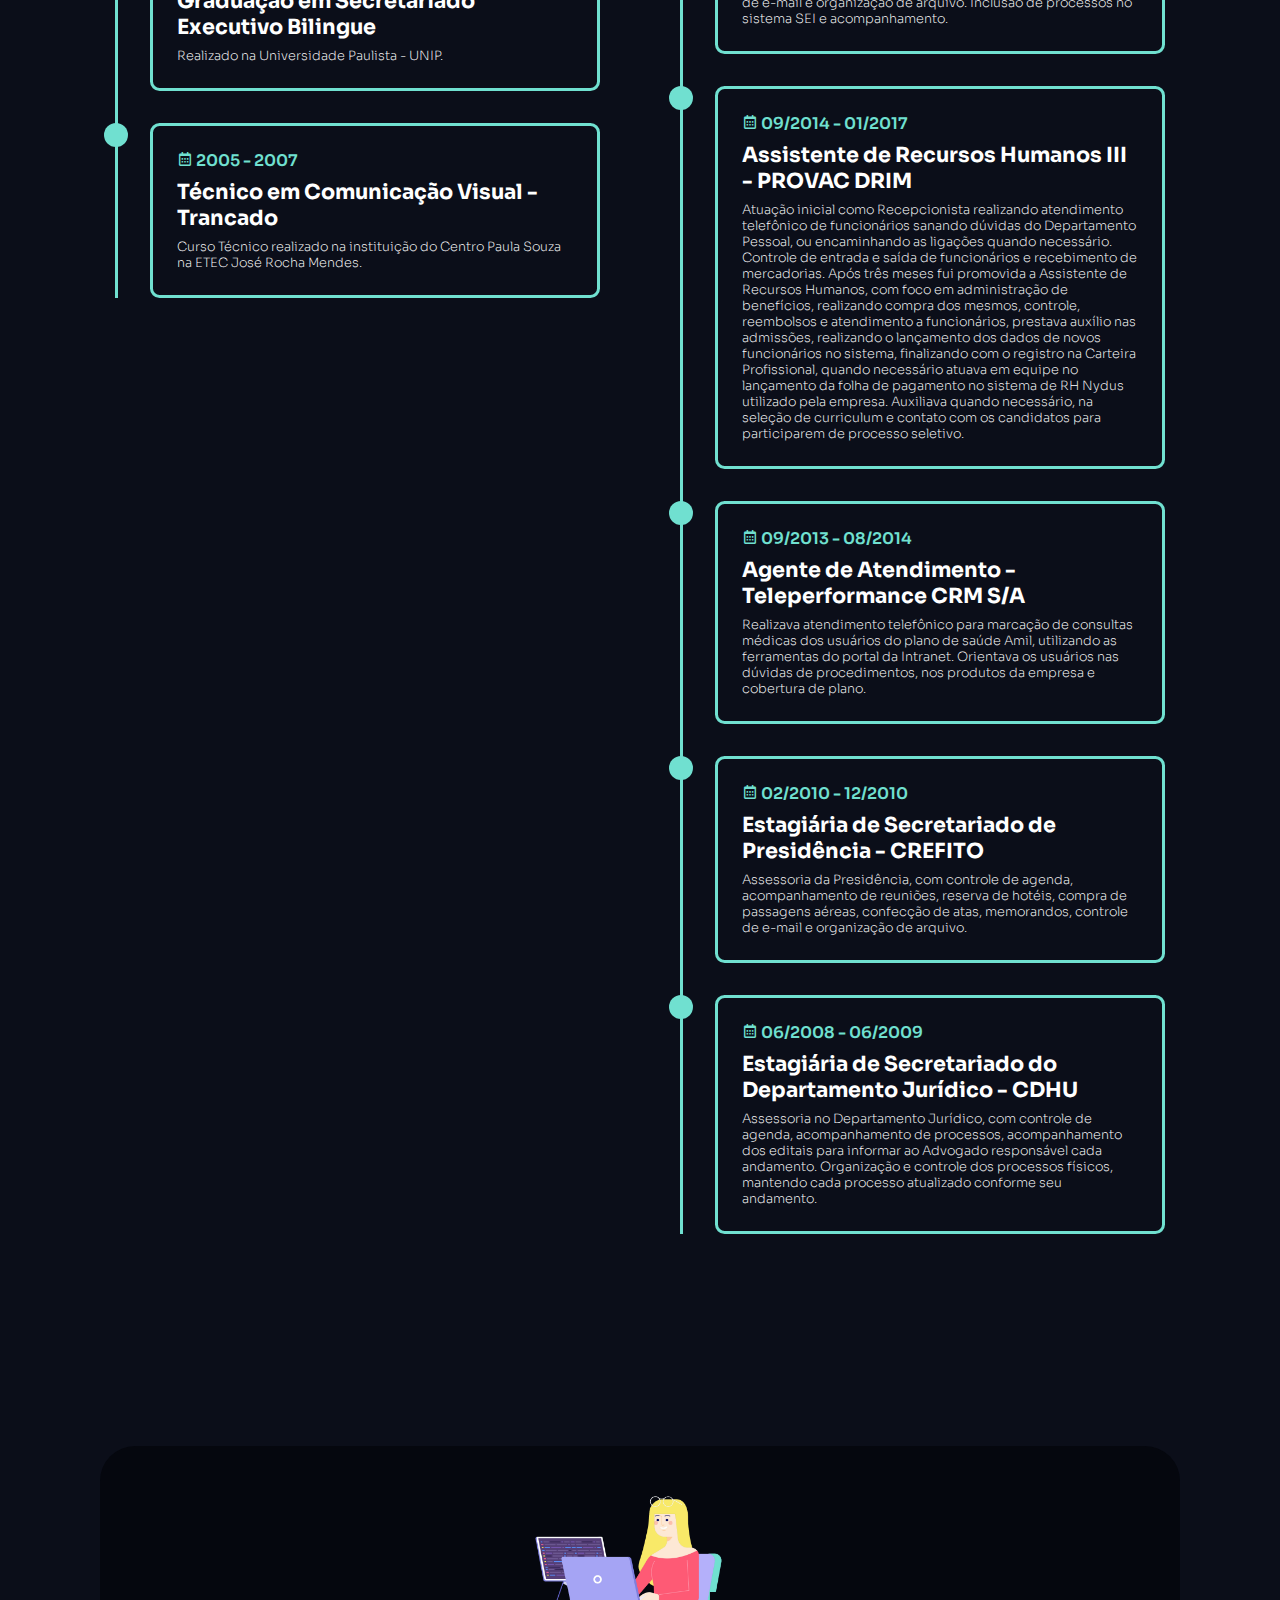
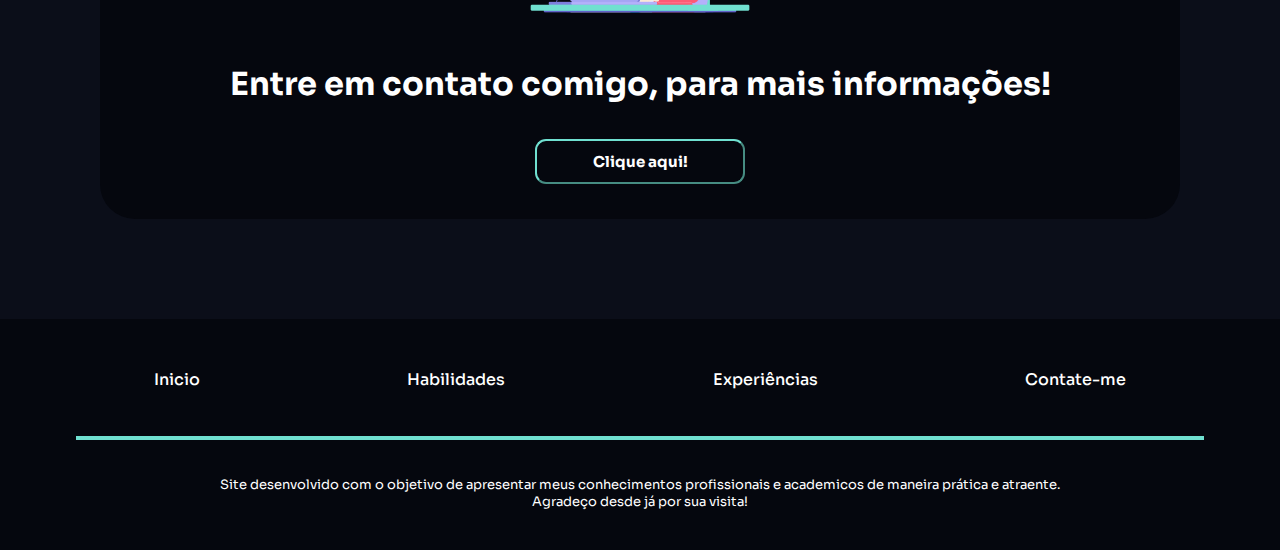
==== commit accbe2ca: "Add files via upload" ====
--- a/index.html
+++ b/index.html
@@ -5,7 +5,7 @@
     <meta name="viewport" content="width=device-width, initial-scale=1.0">
     <meta property="og:title" content="Andrea Camargo - 2024">
         <!-- Primary Meta Tags generated by opengraphpreview.com -->
-        <title>Andrea Camargo - 2024Portfólio - 2024</title>
+        <title>Andrea Camargo - 2024 Portfólio - 2024</title>
         <meta name="description" content="Explore meus projetos de design!" />
         
         <!-- Open Graph -->
@@ -54,7 +54,7 @@
                 <li><a href="#experiencia">Experiências</a></li>
                 <li><a href="#form-contato">Contate-me</a></li>
                 <li>
-                    <a href="https://github.com/Fernanmarc" target="_blank"><i class="fa fa-github" class="ico-menu"></i></a>
+                    <a href="https://wa.me/5511965627631?text=Vim+do+seu+curr%C3%ADculo+online%21" target="_blank"><i class="fa fa-whatsapp" class="ico-menu"></i></a>
                     <a href="https://www.linkedin.com/in/fernandol-marcos?utm_source=share&utm_campaign=share_via&utm_content=profile&utm_medium=android_app" target="_blank"><i class="fa fa-linkedin" class="ico-menu"></i></a>
                     <a href="https://www.instagram.com/lopes_dsgn?igsh=OGxnN3RtaDJmZGZi" target="_blank"><i class="fa fa-instagram" class="ico-menu"></i></a>
                 </li>
@@ -78,7 +78,7 @@
                     Estou aberta a novas oportunidades e colaborações que permitam expandir meus conhecimentos!
                  </p>
 
-                <a href="PaginaPort/img/curriculo.pdf" class="bt" target="_blank">
+                <a href="PaginaPort/img/Curriculum Andrea Camargo.pdf" class="bt" target="_blank">
                     <button class="botao-curriculo">
                         Veja meu CV!
                     </button>
@@ -88,7 +88,7 @@
                 </div>
 
                 <div class="foto">
-                    <img src="PaginaPort/img/foto.jpeg" alt="Fernando Marcos" class="img">
+                    <img src="PaginaPort/img/foto.jpeg" alt="Andréa Camargo" class="img">
                 </div>
             </div>
 
@@ -239,6 +239,24 @@
                         <div class="education-box">
                             <div class="education-content">
                                 <div class="e-content">
+                                    <div class="year"><i class='bx bx-calendar'></i> 2023</div>
+                                    <h3 class="title-education">Administração de contas a Pagar, Receber e Tesouraria.</h3>
+                                    <p class="text-education">Curso realizado na instituição Serviço Nacional de Aprendizagem Comercial - SENAC.</p>
+
+                                </div>
+                            </div>
+
+                            <div class="education-content">
+                                <div class="e-content">
+                                    <div class="year"><i class='bx bx-calendar'></i> 2015 </div>
+                                    <h3 class="title-education">MBA em Gestão Empresarial</h3>
+                                    <p class="text-education">Realizado na Universidade Paulista - UNIP.</p>
+
+                                </div>
+                            </div>
+
+                            <div class="education-content">
+                                <div class="e-content">
                                     <div class="year"><i class='bx bx-calendar'></i> 2008 - 2010</div>
                                     <h3 class="title-education">Graduação em Secretariado Executivo Bilingue</h3>
                                     <p class="text-education">Realizado na Universidade Paulista - UNIP.</p>
@@ -248,46 +266,9 @@
 
                             <div class="education-content">
                                 <div class="e-content">
-                                    <div class="year"><i class='bx bx-calendar'></i> 2015 </div>
-                                    <h3 class="title-education">MBA em Gestão Empresarial</h3>
-                                    <p class="text-education">Realizado na Universidade Paulista - UNIP.</p>
-
-                                </div>
-                            </div>
-
-                            <div class="education-content">
-                                <div class="e-content">
-                                    <div class="year"><i class='bx bx-calendar'></i> 2023</div>
-                                    <h3 class="title-education">Administração de contas a Pagar, Receber e Tesouraria.</h3>
-                                    <p class="text-education">Curso realizado na instituição Serviço Nacional de Aprendizagem Comercial - SENAC.</p>
-
-                                </div>
-                            </div>
-
-                            <div class="education-content">
-                                <div class="e-content">
-                                    <div class="year"><i class='bx bx-calendar'></i> 2019 - 2020</div>
+                                    <div class="year"><i class='bx bx-calendar'></i> 2005 - 2007</div>
                                     <h3 class="title-education">Técnico em Comunicação Visual - Trancado</h3>
                                     <p class="text-education">Curso Técnico realizado na instituição do Centro Paula Souza na ETEC José Rocha Mendes.</p>
-
-                                </div>
-                            </div>
-
-                            <div class="education-content">
-                                <div class="e-content">
-                                    <div class="year"><i class='bx bx-calendar'></i> 2018 - 2020</div>
-                                    <h3 class="title-education">Eletricista de Manutenção EletroEletrônica</h3>
-                                    <p class="text-education">Curso de Nivel Médio para qualificação profissional realizado na instituição SENAI Humberto Reis Costa.</p>
-
-                                </div>
-                            </div>
-
-                            <div class="education-content">
-                                <div class="e-content">
-                                    <div class="year"><i class='bx bx-calendar'></i> 2022 - 2023</div>
-                                    <h3 class="title-education">Técnico em Desenvolvimento de Sistemas</h3>
-                                    <p class="text-education">Curso Técnico realizado na instituição do Centro Paula Souza na ETEC Professor Camargo Aranha.</p>
-
                                 </div>
                             </div>
                         </div>
@@ -299,40 +280,26 @@
                         <div class="education-box">
                             <div class="education-content">
                                 <div class="e-content">
-                                    <div class="year"><i class='bx bx-calendar' class="ico-education"></i> 06/2008 - 06/2009</div>
-                                    <h3 class="title-education">Estagiária de Secretariado do Departamento Jurídico - CDHU</h3>
-                                    <p class="text-education">
-                                        Assessoria no Departamento Jurídico, com controle de agenda, acompanhamento de processos, 
-                                        acompanhamento dos editais para informar ao Advogado responsável cada andamento. 
-                                        Organização e controle dos processos físicos, mantendo cada processo atualizado conforme seu andamento. 
-                                    </p>
-
-                                </div>
-                            </div>
-
-                            <div class="education-content">
-                                <div class="e-content">
-                                    <div class="year"><i class='bx bx-calendar'></i> 02/2010 - 12/2010</div>
-                                    <h3 class="title-education">Estagiária de Secretariado de Presidência - CREFITO</h3>
-                                    <p class="text-education">
-                                        Assessoria da Presidência, com controle de agenda, acompanhamento de reuniões, reserva de hotéis, 
-                                        compra de passagens aéreas, confecção de atas, memorandos, controle de e-mail e organização de arquivo.
-                                    </p>
-
-                                </div>
-                            </div>
-
-                            <div class="education-content">
-                                <div class="e-content">
-                                    <div class="year"><i class='bx bx-calendar'></i> 09/2013 - 08/2014</div>
-                                    <h3 class="title-education">Agente de Atendimento - Teleperformance CRM S/A</h3>
-                                    <p class="text-education">
-                                        Realizava atendimento telefônico para marcação de consultas médicas dos usuários do plano de saúde Amil, 
-                                        utilizando as ferramentas do portal da Intranet. Orientava os usuários nas dúvidas de procedimentos, 
-                                        nos produtos da empresa e cobertura de plano.
-                                </div>
-                            </div>
-
+                                    <div class="year"><i class='bx bx-calendar'></i> 05/2021 - Atual</div>
+                                    <h3 class="title-education">Assistente Administrativo - Tenishoes Artigos Esportivos EIRELI</h3>
+                                    <p class="text-education">
+                                        Atuo no Departamento Financeiro, realizando lançamento de NF de devolução, 
+                                        lançamentos de faturamento de NF no sistema, liberação de títulos a pagar, 
+                                        baixa dos títulos pagos, contato com representantes e fábricas, negociando 
+                                        prazos quando necessário, entre outros assuntos inerentes ao financeiro.  
+                                </div>
+                            </div>
+                            
+                            <div class="education-content">
+                                <div class="e-content">
+                                    <div class="year"><i class='bx bx-calendar'></i> 08/2020 - 11/2020</div>
+                                    <h3 class="title-education">Técnico em Secretariado - LG Administradora de Serviços EIRELI</h3>
+                                    <p class="text-education">
+                                        Assessoria do Diretor-Presidente, com controle de agenda, acompanhamento de reuniões, 
+                                        reserva de hotéis, compra de passagens aéreas, confecção de atas, memorandos, controle 
+                                        de e-mail e organização de arquivo. Inclusão de processos no sistema SEI e acompanhamento.   
+                                </div>
+                            </div>
                             <div class="education-content">
                                 <div class="e-content">
                                     <div class="year"><i class='bx bx-calendar'></i> 09/2014 - 01/2017</div>
@@ -349,31 +316,33 @@
                             </div>
                             <div class="education-content">
                                 <div class="e-content">
-                                    <div class="year"><i class='bx bx-calendar'></i> 08/2019 - 09/2019</div>
-                                    <h3 class="title-education">Assistente de benefícios - PROSPERA TRABALHO TEMPORÁRIO LTDA</h3>
-                                    <p class="text-education">
-                                        Realizei trabalho temporário, na inserção dos colaboradores nos emissores de cartão, que ainda recebiam VT em dinheiro.  
-                                </div>
-                            </div>
-                            <div class="education-content">
-                                <div class="e-content">
-                                    <div class="year"><i class='bx bx-calendar'></i> 08/2020 - 11/2020</div>
-                                    <h3 class="title-education">Técnico em Secretariado - LG Administradora de Serviços EIRELI</h3>
-                                    <p class="text-education">
-                                        Assessoria do Diretor-Presidente, com controle de agenda, acompanhamento de reuniões, 
-                                        reserva de hotéis, compra de passagens aéreas, confecção de atas, memorandos, controle 
-                                        de e-mail e organização de arquivo. Inclusão de processos no sistema SEI e acompanhamento.   
-                                </div>
-                            </div>
-                            <div class="education-content">
-                                <div class="e-content">
-                                    <div class="year"><i class='bx bx-calendar'></i> 05/2021 - Atual</div>
-                                    <h3 class="title-education">Assistente Administrativo - Tenishoes Artigos Esportivos EIRELI</h3>
-                                    <p class="text-education">
-                                        Atuo no Departamento Financeiro, realizando lançamento de NF de devolução, 
-                                        lançamentos de faturamento de NF no sistema, liberação de títulos a pagar, 
-                                        baixa dos títulos pagos, contato com representantes e fábricas, negociando 
-                                        prazos quando necessário, entre outros assuntos inerentes ao financeiro.  
+                                    <div class="year"><i class='bx bx-calendar'></i> 09/2013 - 08/2014</div>
+                                    <h3 class="title-education">Agente de Atendimento - Teleperformance CRM S/A</h3>
+                                    <p class="text-education">
+                                        Realizava atendimento telefônico para marcação de consultas médicas dos usuários do plano de saúde Amil, 
+                                        utilizando as ferramentas do portal da Intranet. Orientava os usuários nas dúvidas de procedimentos, 
+                                        nos produtos da empresa e cobertura de plano.
+                                </div>
+                            </div>
+                            <div class="education-content">
+                                <div class="e-content">
+                                    <div class="year"><i class='bx bx-calendar'></i> 02/2010 - 12/2010</div>
+                                    <h3 class="title-education">Estagiária de Secretariado de Presidência - CREFITO</h3>
+                                    <p class="text-education">
+                                        Assessoria da Presidência, com controle de agenda, acompanhamento de reuniões, reserva de hotéis, 
+                                        compra de passagens aéreas, confecção de atas, memorandos, controle de e-mail e organização de arquivo.
+                                    </p>
+                                </div>
+                            </div>
+                            <div class="education-content">
+                                <div class="e-content">
+                                    <div class="year"><i class='bx bx-calendar' class="ico-education"></i> 06/2008 - 06/2009</div>
+                                    <h3 class="title-education">Estagiária de Secretariado do Departamento Jurídico - CDHU</h3>
+                                    <p class="text-education">
+                                        Assessoria no Departamento Jurídico, com controle de agenda, acompanhamento de processos, 
+                                        acompanhamento dos editais para informar ao Advogado responsável cada andamento. 
+                                        Organização e controle dos processos físicos, mantendo cada processo atualizado conforme seu andamento. 
+                                    </p>
                                 </div>
                             </div>
                         </div>
@@ -387,7 +356,7 @@
                 <img src="PaginaPort/img/andrea.png" class="img-form" id="form-contato">
                 <h1 class="text-form">Entre em contato comigo, para mais informações!</h1>
 
-                <a href="https://wa.me/5511949532048" class="btn">
+                <a href="https://wa.me/5511965627631?text=Vim+do+seu+curr%C3%ADculo+online%21" class="btn">
                 <button class="botao-text">
                     Clique aqui!
                 </button>
@@ -405,14 +374,11 @@
                         <a href="#habilidades">
                             <li>Habilidades</li>
                         </a>
-                        <a href="#atuacao">
-                            <li>Atuação</li>
-                        </a>
                         <a href="#experiencia">
                             <li>Experiências</li>
                         </a>
-                        <a href="#form-contato">
-                            <li>Entre em contato</li>
+                        <a href="https://wa.me/5511965627631?text=Vim+do+seu+curr%C3%ADculo+online%21">
+                            <li>Contate-me</li>
                         </a>
                     </div>
 
--- a/style.css
+++ b/style.css
@@ -258,10 +258,11 @@
 
 @media(max-width:650px){
     .apresentacao{
+        height: 95vh;
         display: flex;
         flex-direction: column;
         align-items: center;
-        margin-top: 220px;
+        margin-top: 60px;
     }
 
     .t-titulo{
@@ -280,7 +281,7 @@
     .img{
         max-width: 300px;
         height: auto;
-        margin-top: 35px;
+        margin-top: 50px;
     }
 }
 
@@ -393,7 +394,11 @@
         padding: 0 5%;
         margin-top: 230px;
     }
-    
+
+    .quali-texto{
+        margin-top: 90px;
+    }
+
     .skills-f{
         display: none;
     }
@@ -967,14 +972,19 @@
 
 @media(max-width:650px){
     .box-form{
-        height: 420px;
+        height: 410px;
         width: 270px;
-        margin: 60px;
+        margin: 75px;
     }
     .text-form{
         font-size: 20px;
         font-weight: 600;
         padding: 5px 25px;
+    }
+    .img-form {
+        max-width: 255px;
+        margin-top: 35px;
+        margin-bottom: 35px;
     }
 }
 
@@ -1045,6 +1055,6 @@
         font-size: 9px;
         color: #ffffff;
         list-style: none;
-        padding: 0 20px;
-    }
-}
+        padding: 2px 60px;
+    }
+}
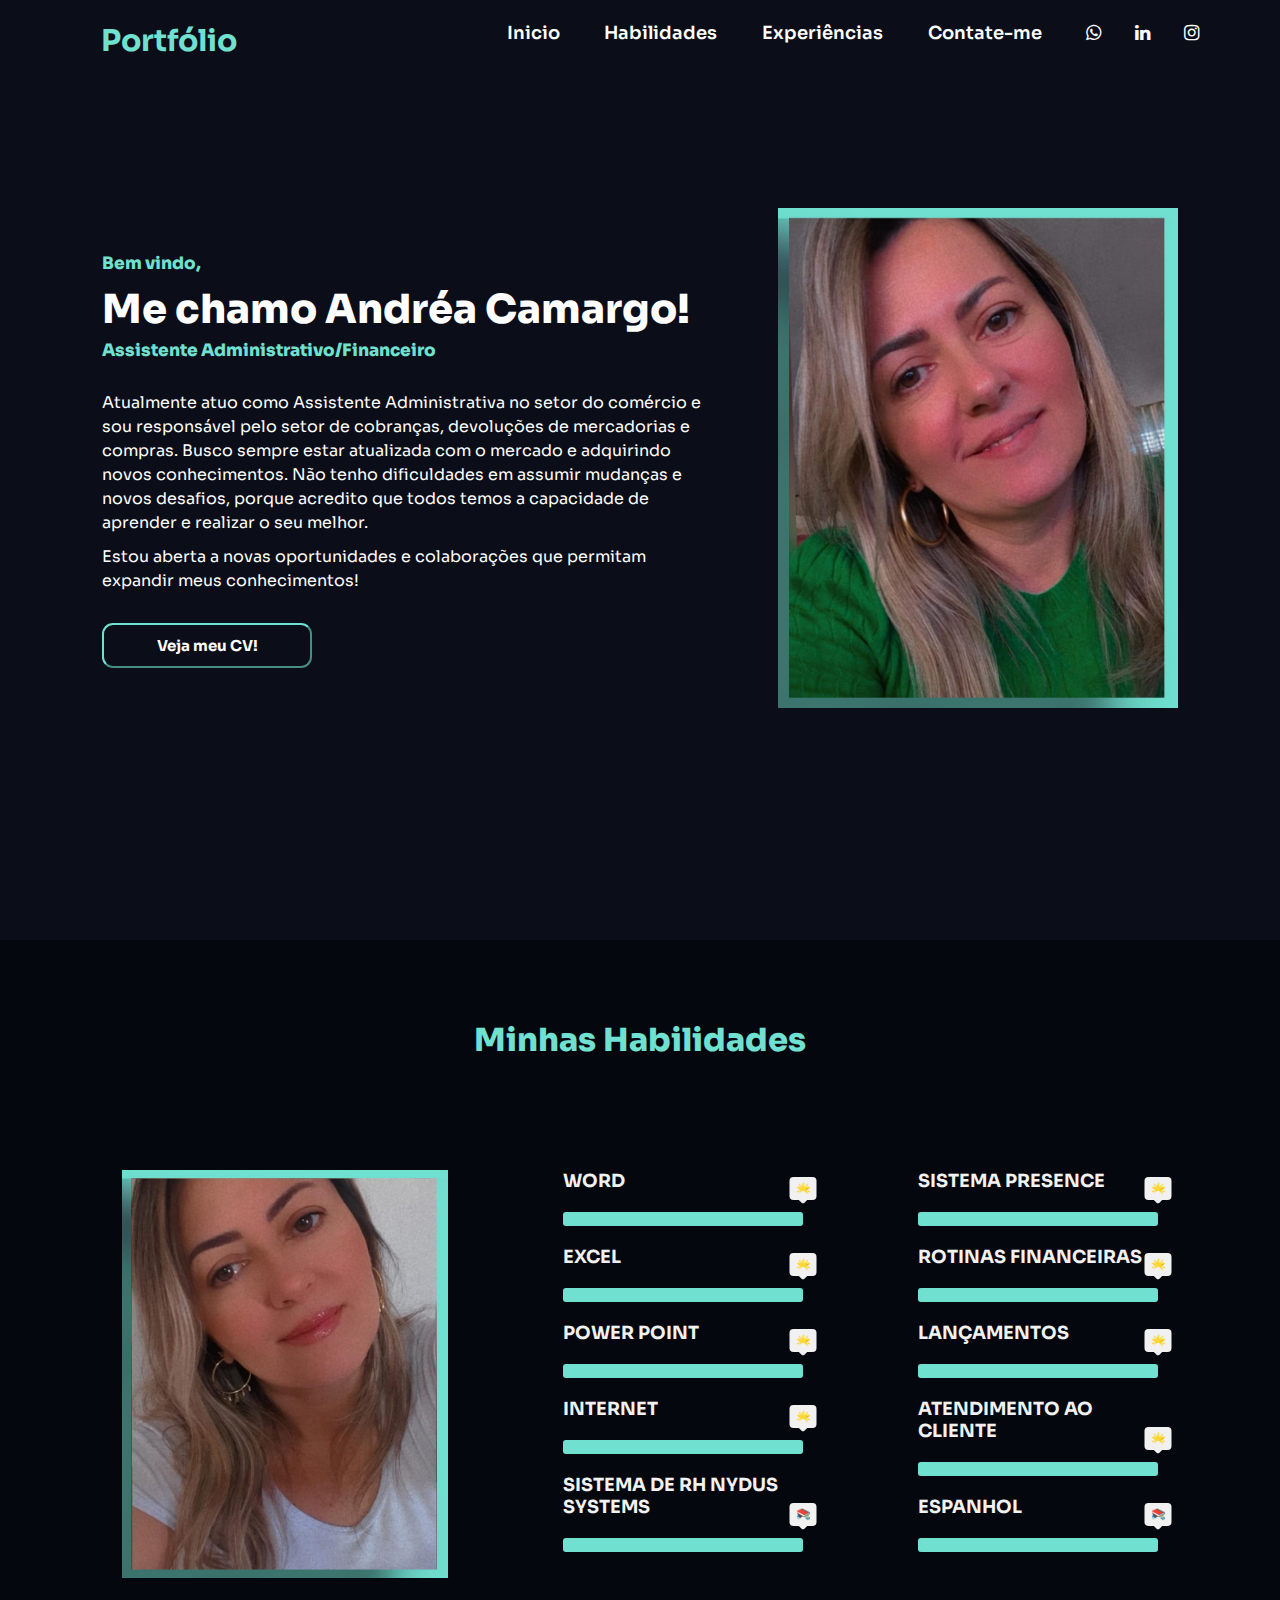
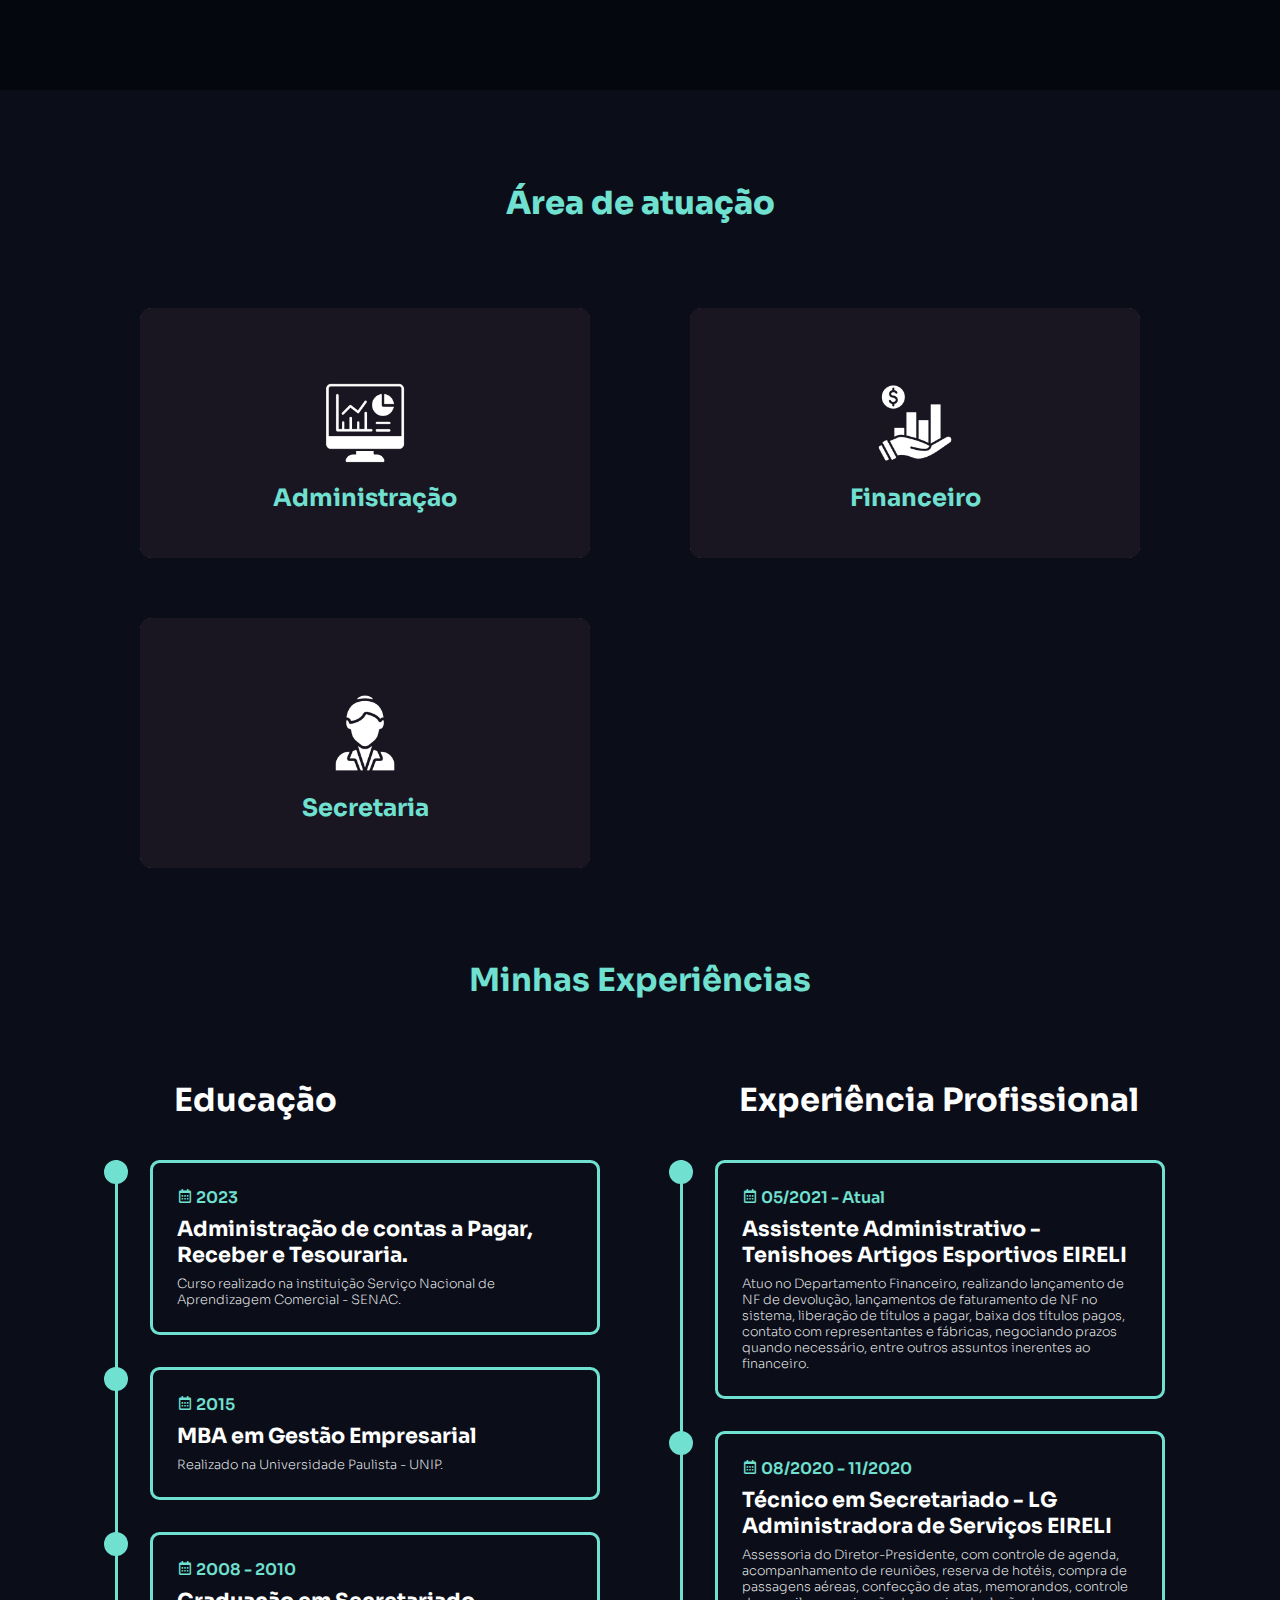
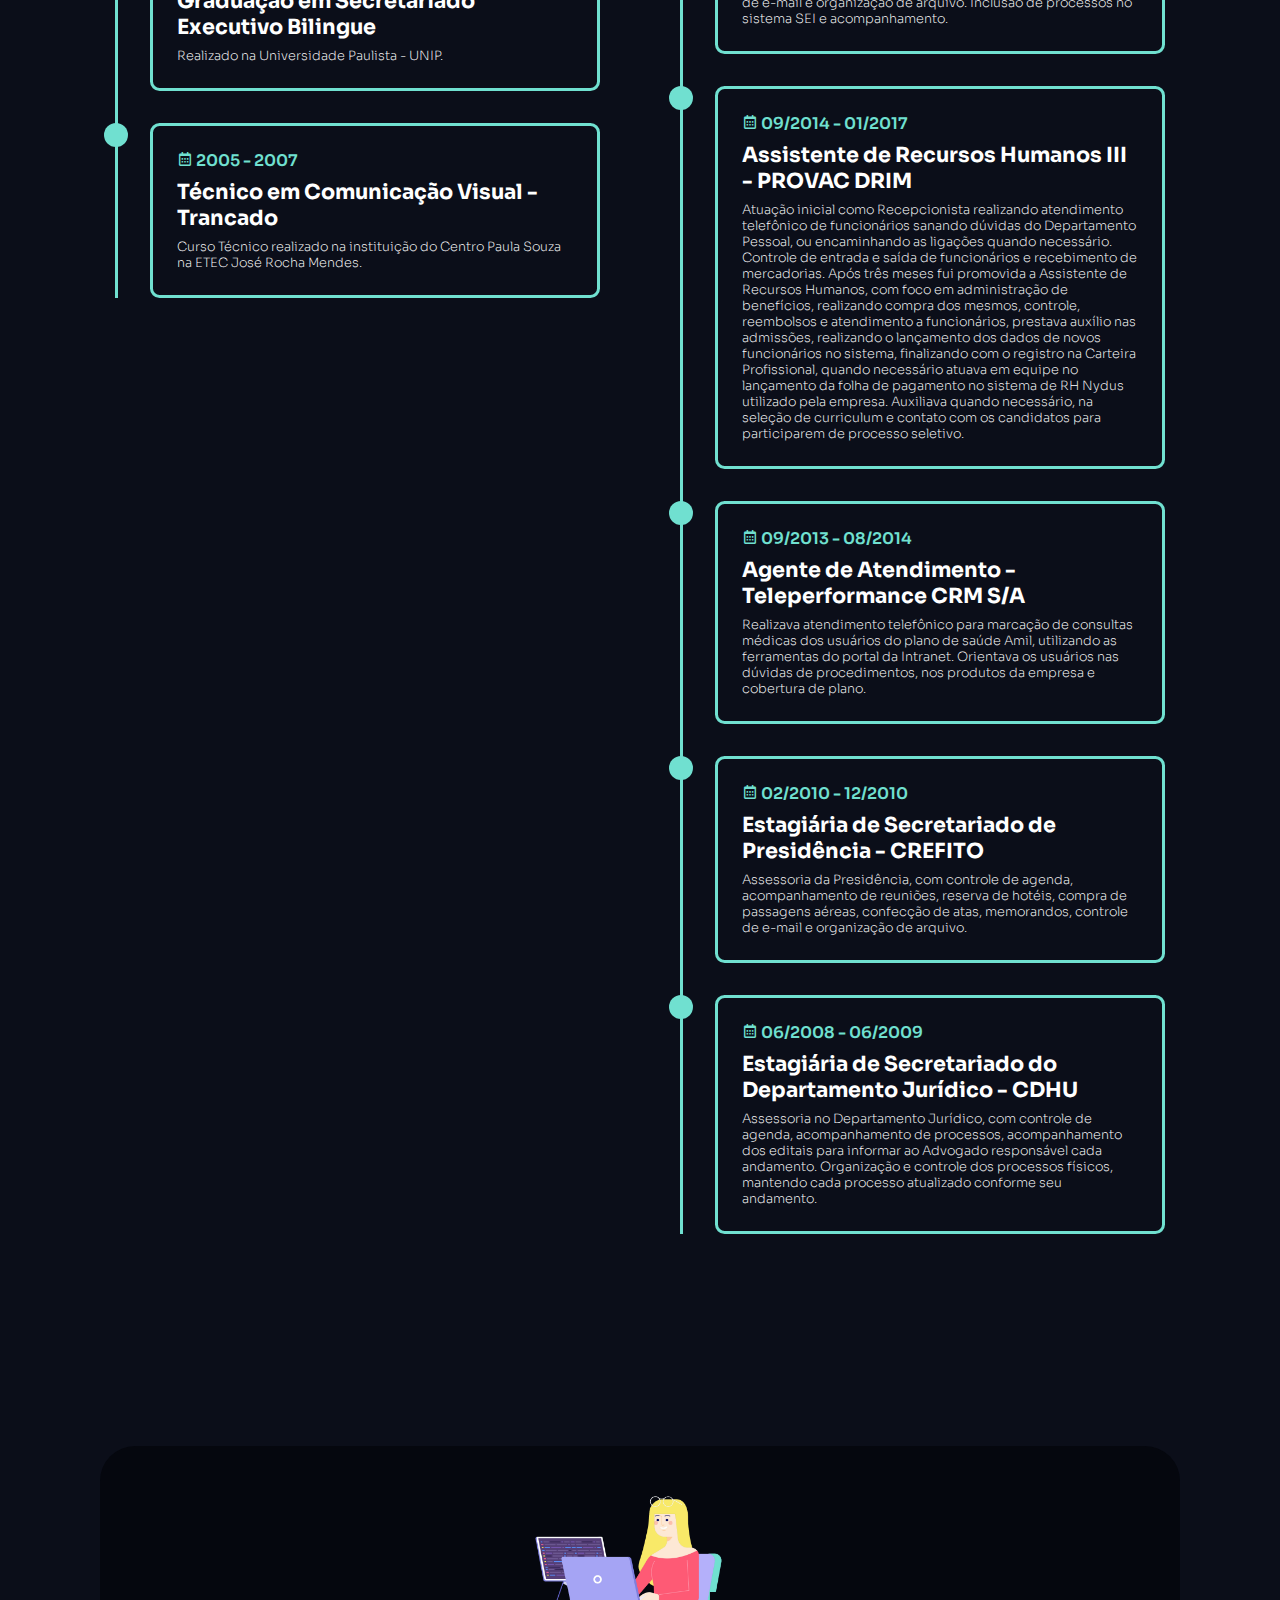
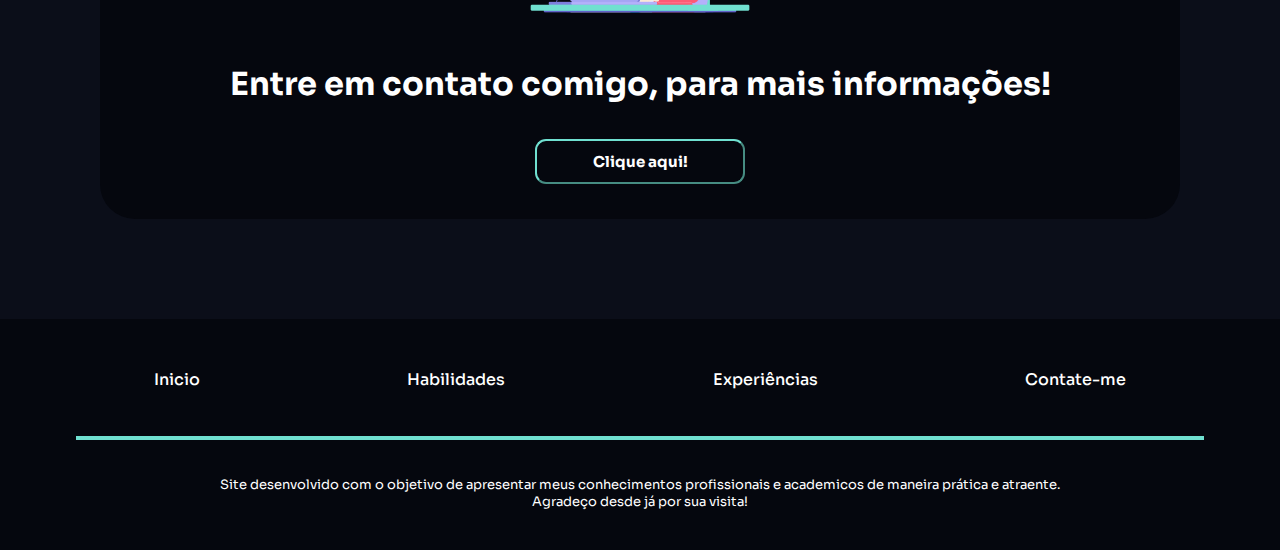
==== commit 83a75057: "Add files via upload" ====
--- a/index.html
+++ b/index.html
@@ -184,7 +184,9 @@
                                     <div class="content">
                                         <div>
                                             <h3>Administração</h3>
-                                            <p>Com três anos de experiência em design gráfico, desenvolvi habilidades na área com edições e manipulações de imagens, limpeza , restauração, criação de identidade visual, criativos para midias fisicas/online e muito mais!</p>
+                                            <p>
+                                                No campo Administrativo, devido a minha formação, tenho conhecimento de vários processos, sendo uma facilitadora da Administração, tendo atuado no setor Jurídico, Recursos Humanos, Financeiro, intermediação de negociações com clientes e parceiros.
+                                            </p>
                                         </div>
                                     </div>
                                 </div>
@@ -196,7 +198,7 @@
                                         <div class="content">
                                             <div>
                                                 <h3>Financeiro</h3>
-                                                <p>Recentemente terminei um curso técnico de desenvolvimento de sistemas com duração de 3 semestres, onde obtive conhecimentos nas linguagens de programação e a desenvolver sites e possuo experiência como web design alterando a parte de front-end do site.</p>
+                                                <p>Atualmente faço parte do setor Financeiro, sendo responsável pela emissão  de NF de devolução, lançamentos de faturamento de NF no sistema, liberação de títulos a pagar e baixa dos títulos pagos. Porém no momento, atuo em todo o processo de devolução de mercadoria, compras de mercadorias para e empresa e cobrança de clientes inadimplentes.</p>
                                             </div>
                                         </div>
                                 </div>
@@ -207,20 +209,8 @@
                                         </div>
                                         <div class="content">
                                             <div>
-                                                <h3>Scretaria</h3>
-                                                <p>Possuo experiência de 1 ano como fotógrafo, realizando fotografias de produtos (Calçados, Cintos, Mochilas, etc) em Studio. Também tenho experiência em fotografia de pessoas com foco em sites, e-commerce, catálogos e publicidade.</p>
-                                            </div>
-                                        </div>
-                                </div>
-
-                                <div class="a-card">
-                                        <div class="a-imgcard" data-text="Espanhol">
-                                            <img src="PaginaPort/img/espanhol.png">
-                                        </div>
-                                        <div class="content">
-                                            <div>
-                                                <h3>Espanhol</h3>
-                                                <p>Possuo experiência em fazer vídeos curtos no capcut e canva e transições de imagens com criativos e stories no photoshop e canva.</p>
+                                                <h3>Secretária Executiva</h3>
+                                                <p>Minha formação é em Secretariado Executivo, já tendo atuado como Assessora do Diretor-Presidente, com controle de agenda, acompanhamento de reuniões, reserva de hotéis, compra de passagens aéreas, confecção de atas, memorandos, controle de e-mail e organização de arquivo, dentre outras atividades do campo Administrativo.</p>
                                             </div>
                                         </div>
                                 </div>
--- a/style.css
+++ b/style.css
@@ -258,7 +258,7 @@
 
 @media(max-width:650px){
     .apresentacao{
-        height: 95vh;
+        height: 102vh;
         display: flex;
         flex-direction: column;
         align-items: center;
@@ -404,7 +404,7 @@
     }
 
     .skill-name{
-        font-size: 13px;
+        font-size: 11px;
     }
 }
 
@@ -668,6 +668,7 @@
     .heading{
         padding: 60px 0;
         text-align: center;
+        margin-top: -310px;
     }
 
     .education .education-row {
@@ -682,6 +683,7 @@
         text-align: center;
         color: #fff;
         margin: 0 0 2.5rem;
+        margin-top: -30px;
     }
 }
 
@@ -973,8 +975,8 @@
 @media(max-width:650px){
     .box-form{
         height: 410px;
-        width: 270px;
-        margin: 75px;
+        /* width: 270px; */
+        margin: 40px 60px;
     }
     .text-form{
         font-size: 20px;
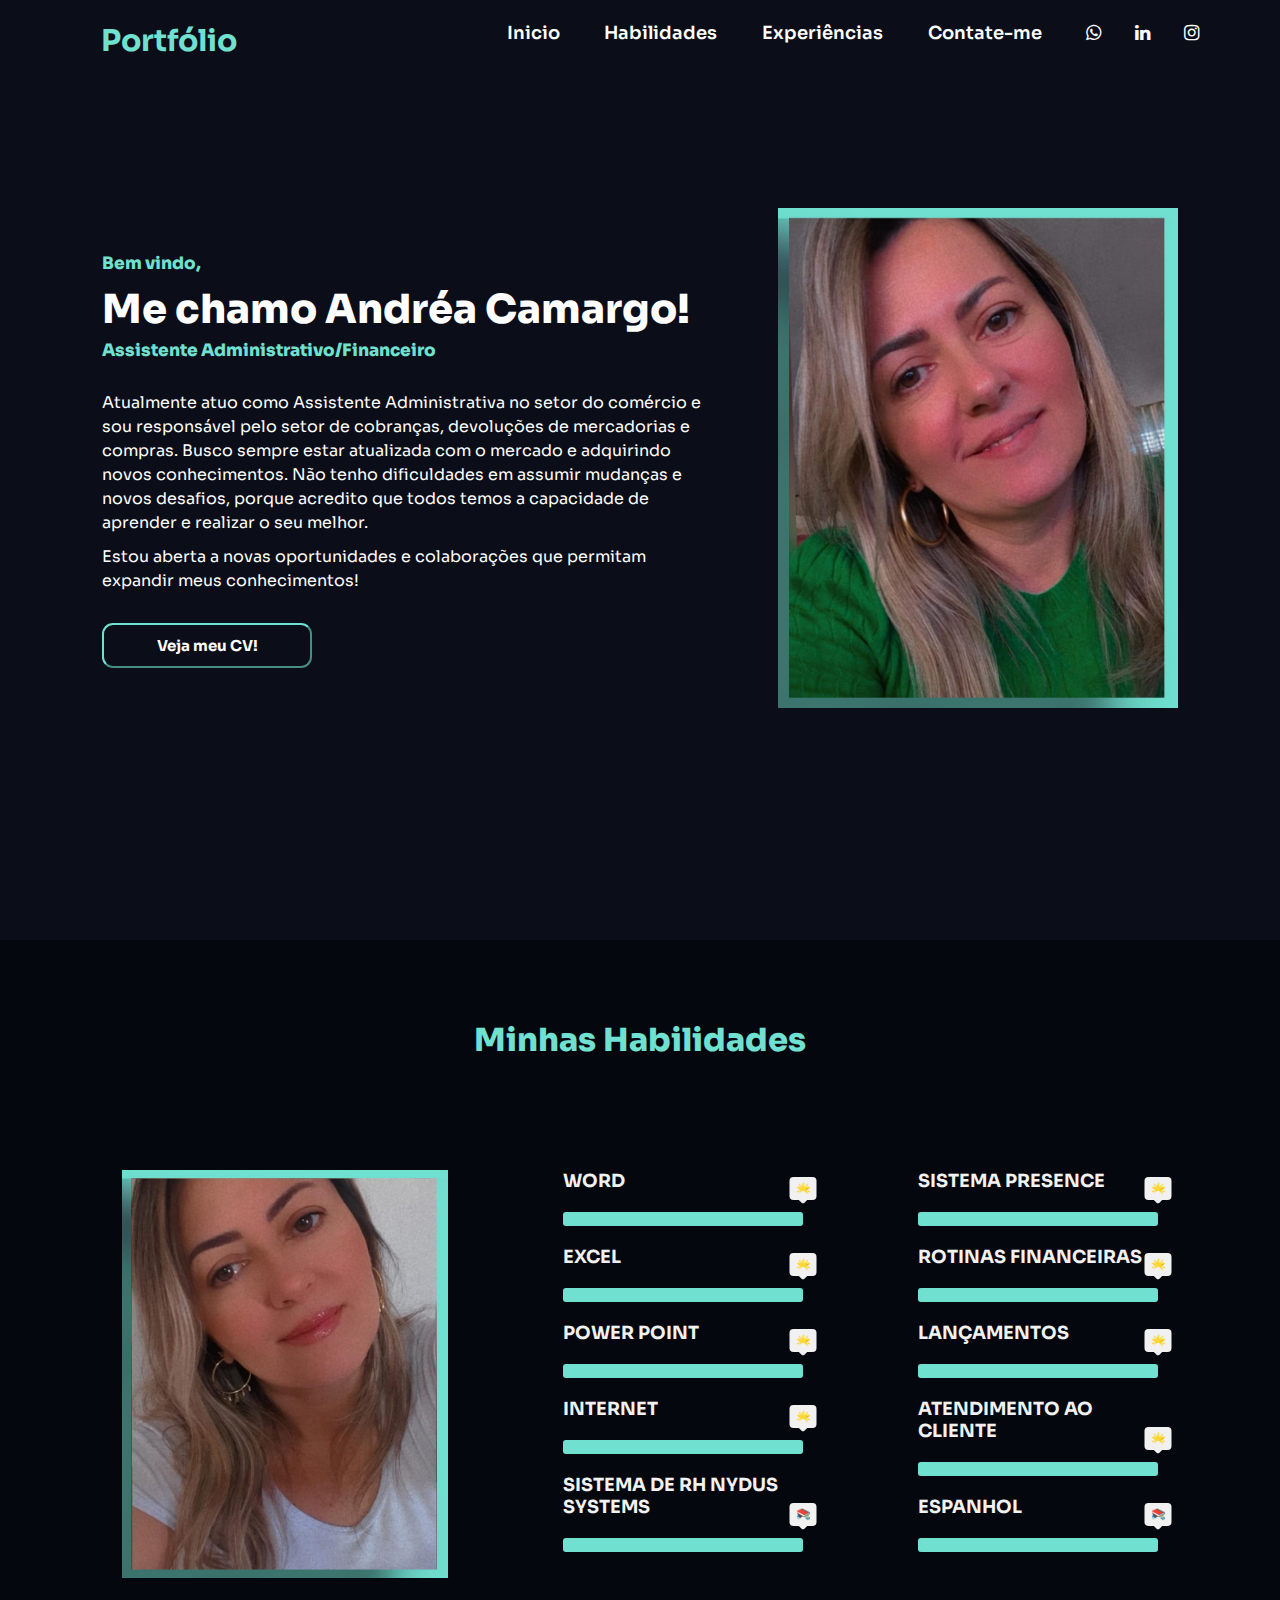
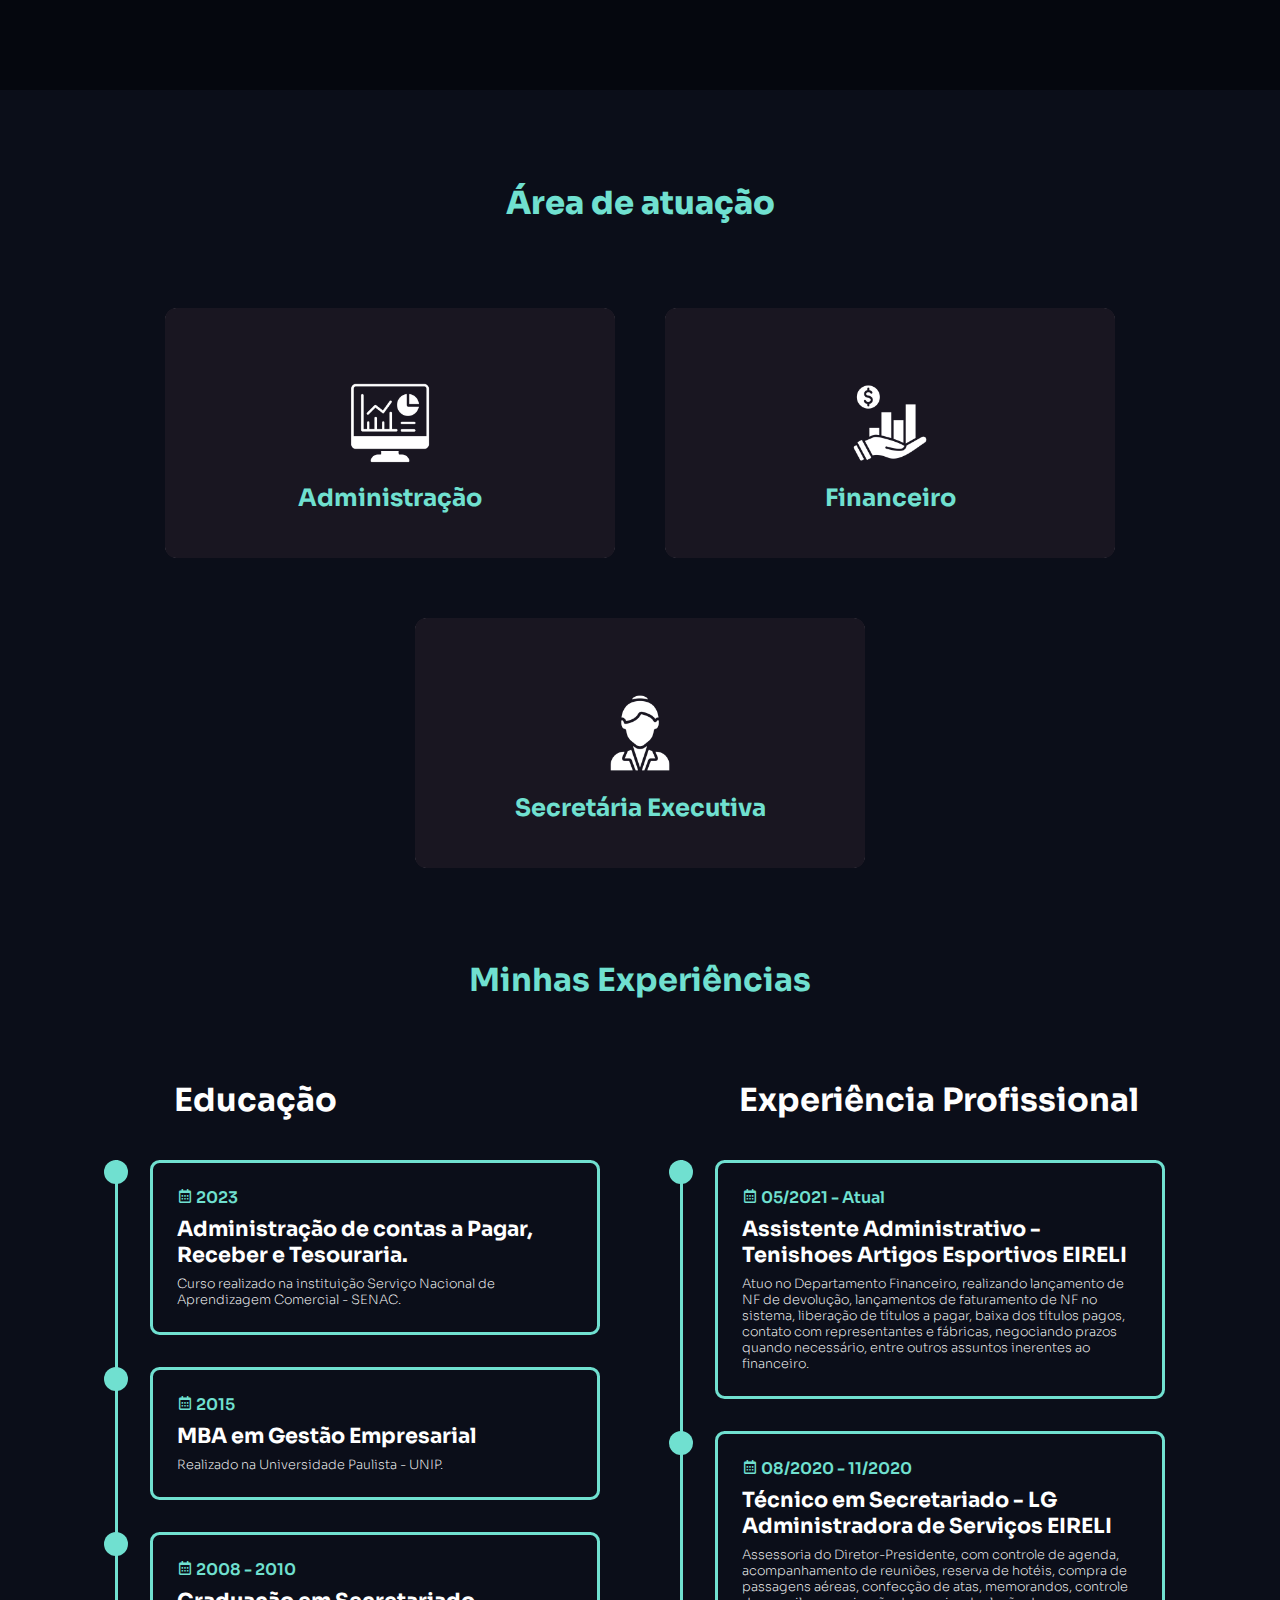
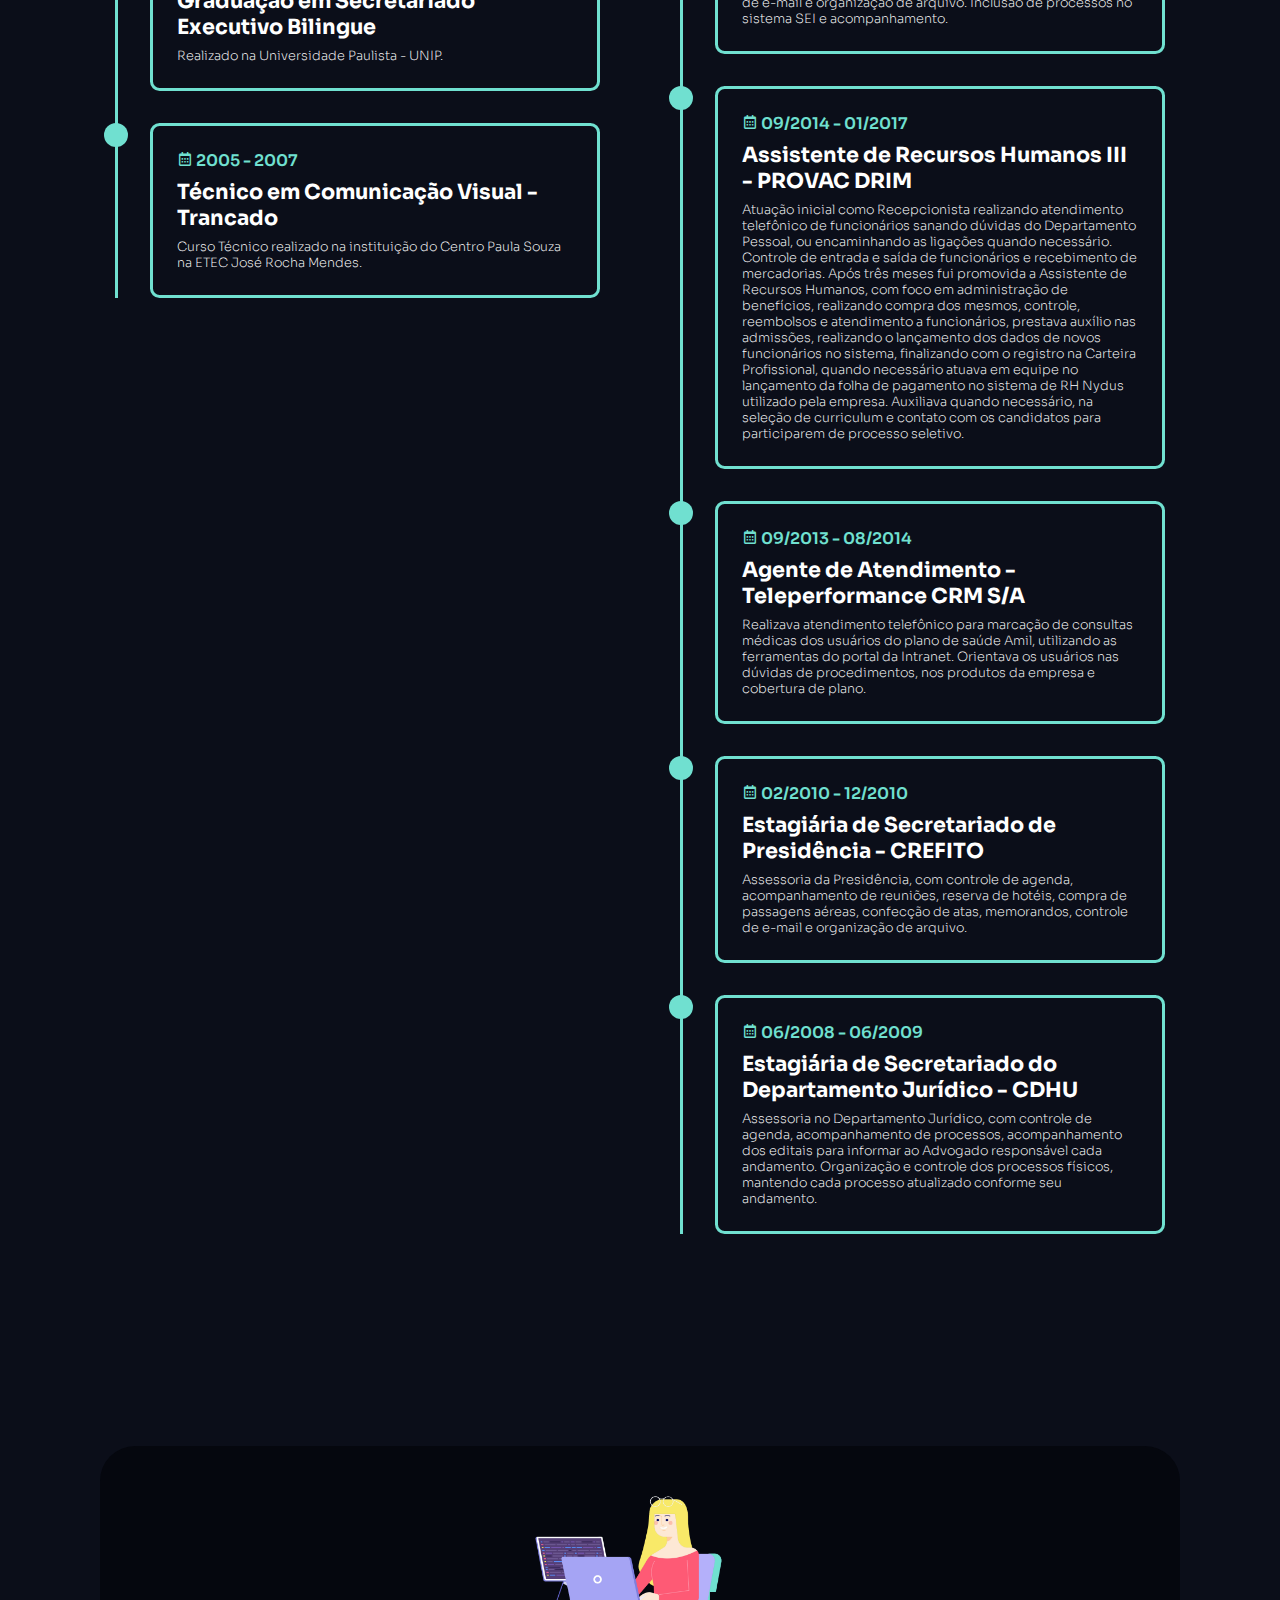
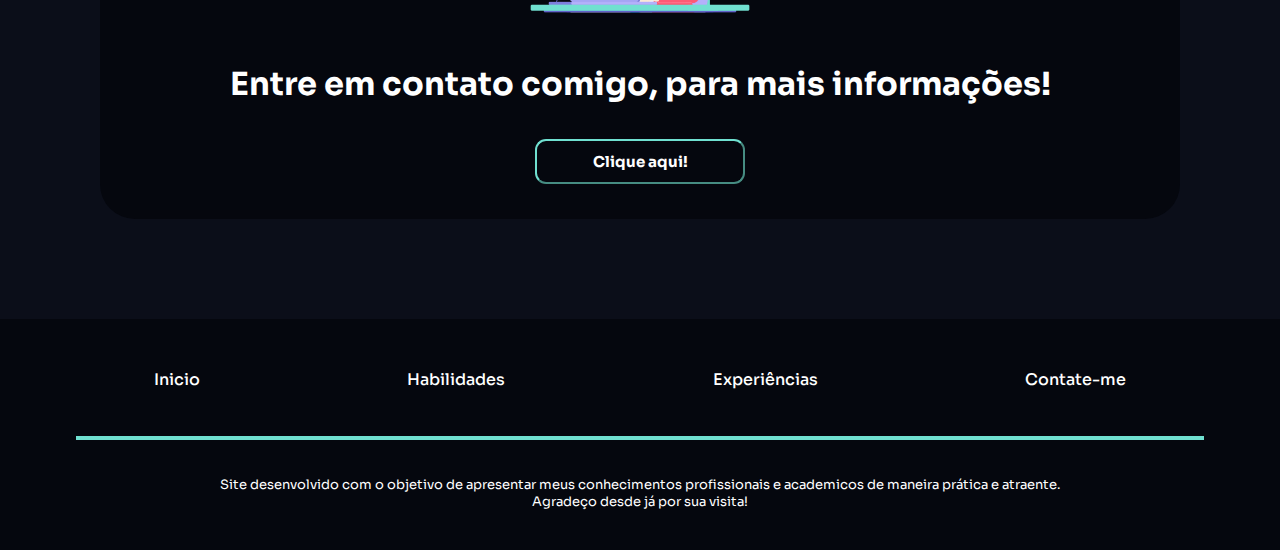
==== commit d8c11336: "Update index.html" ====
--- a/index.html
+++ b/index.html
@@ -204,12 +204,12 @@
                                 </div>
 
                                 <div class="a-card">
-                                        <div class="a-imgcard" data-text="Secretaria">
+                                        <div class="a-imgcard" data-text="Secretária Executiva">
                                             <img src="PaginaPort/img/secretaria.png">
                                         </div>
                                         <div class="content">
                                             <div>
-                                                <h3>Secretária Executiva</h3>
+                                                <h3>Secretária</h3>
                                                 <p>Minha formação é em Secretariado Executivo, já tendo atuado como Assessora do Diretor-Presidente, com controle de agenda, acompanhamento de reuniões, reserva de hotéis, compra de passagens aéreas, confecção de atas, memorandos, controle de e-mail e organização de arquivo, dentre outras atividades do campo Administrativo.</p>
                                             </div>
                                         </div>
--- a/style.css
+++ b/style.css
@@ -420,7 +420,7 @@
     position: relative;
     width: 1000px;
     display: flex;
-    justify-content: space-between;
+    justify-content: space-around;
     flex-wrap: wrap;
     margin: 20px;
     margin-top: -25px;
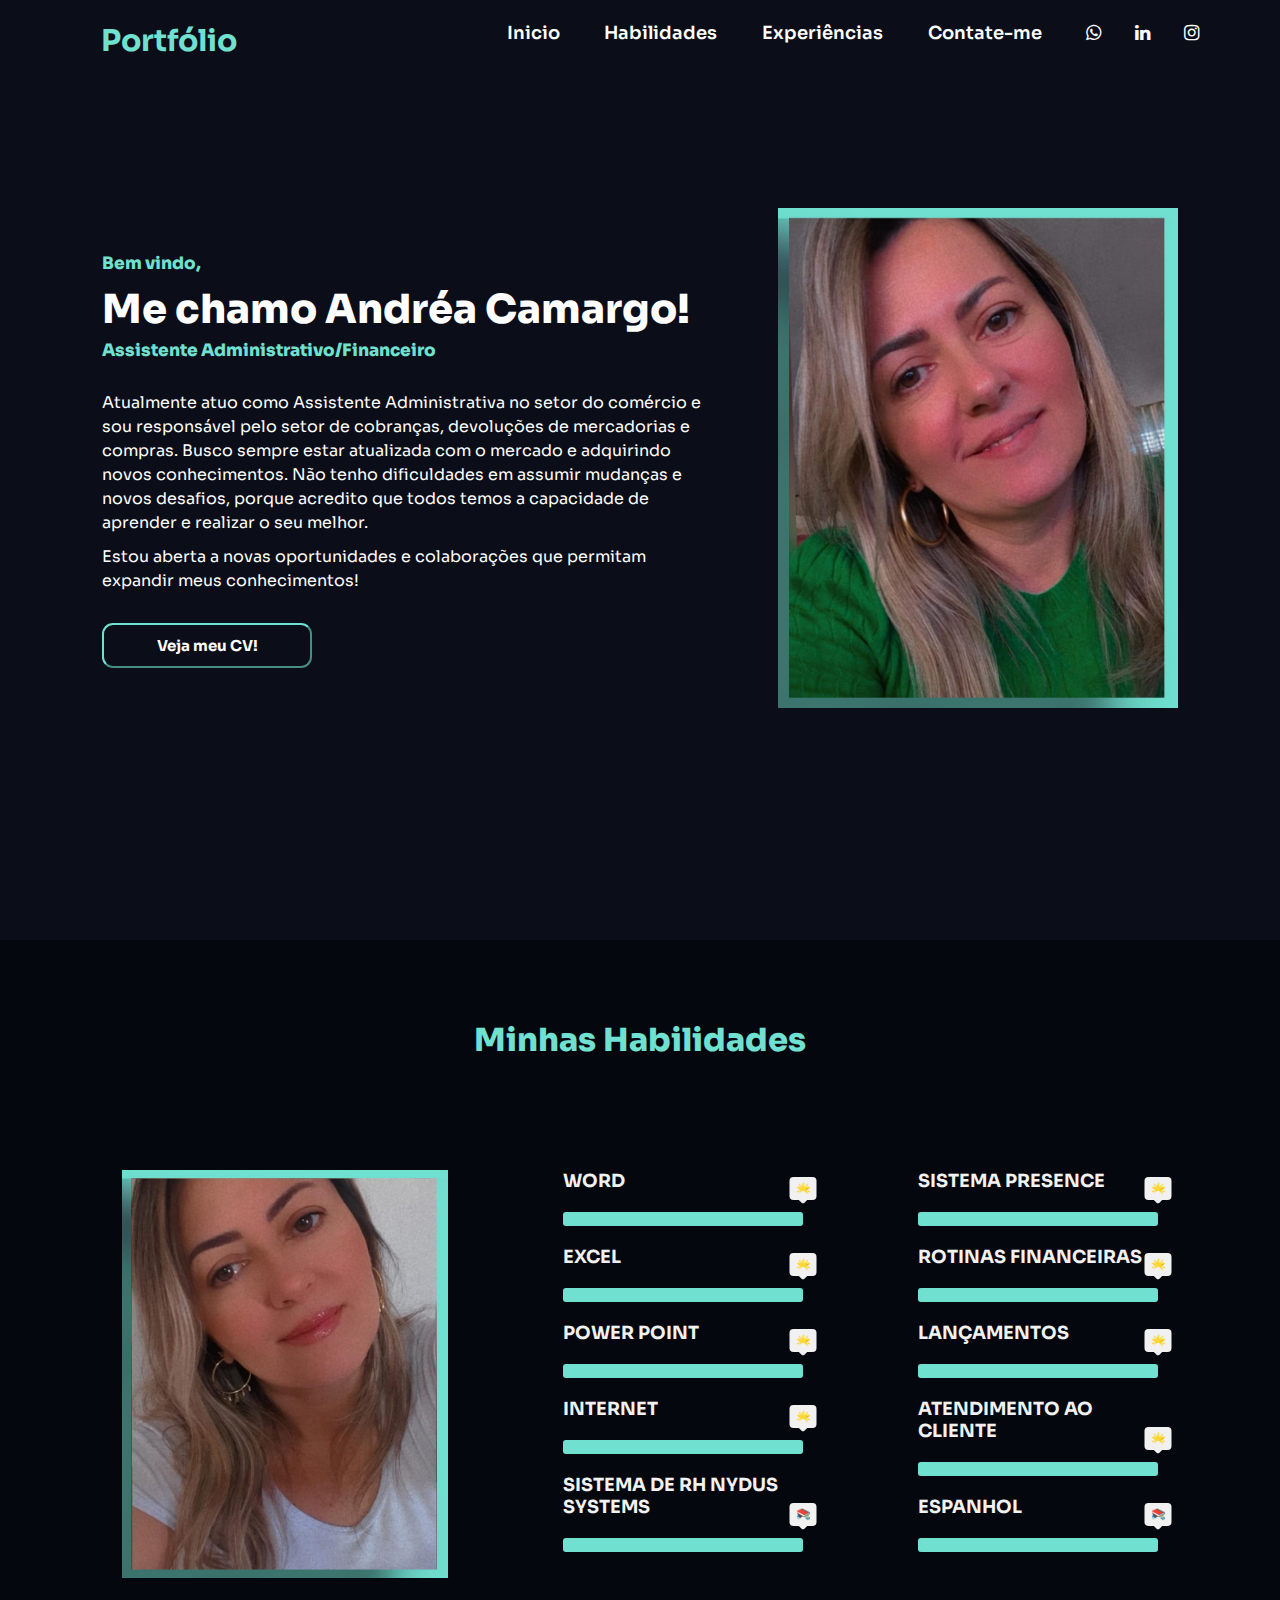
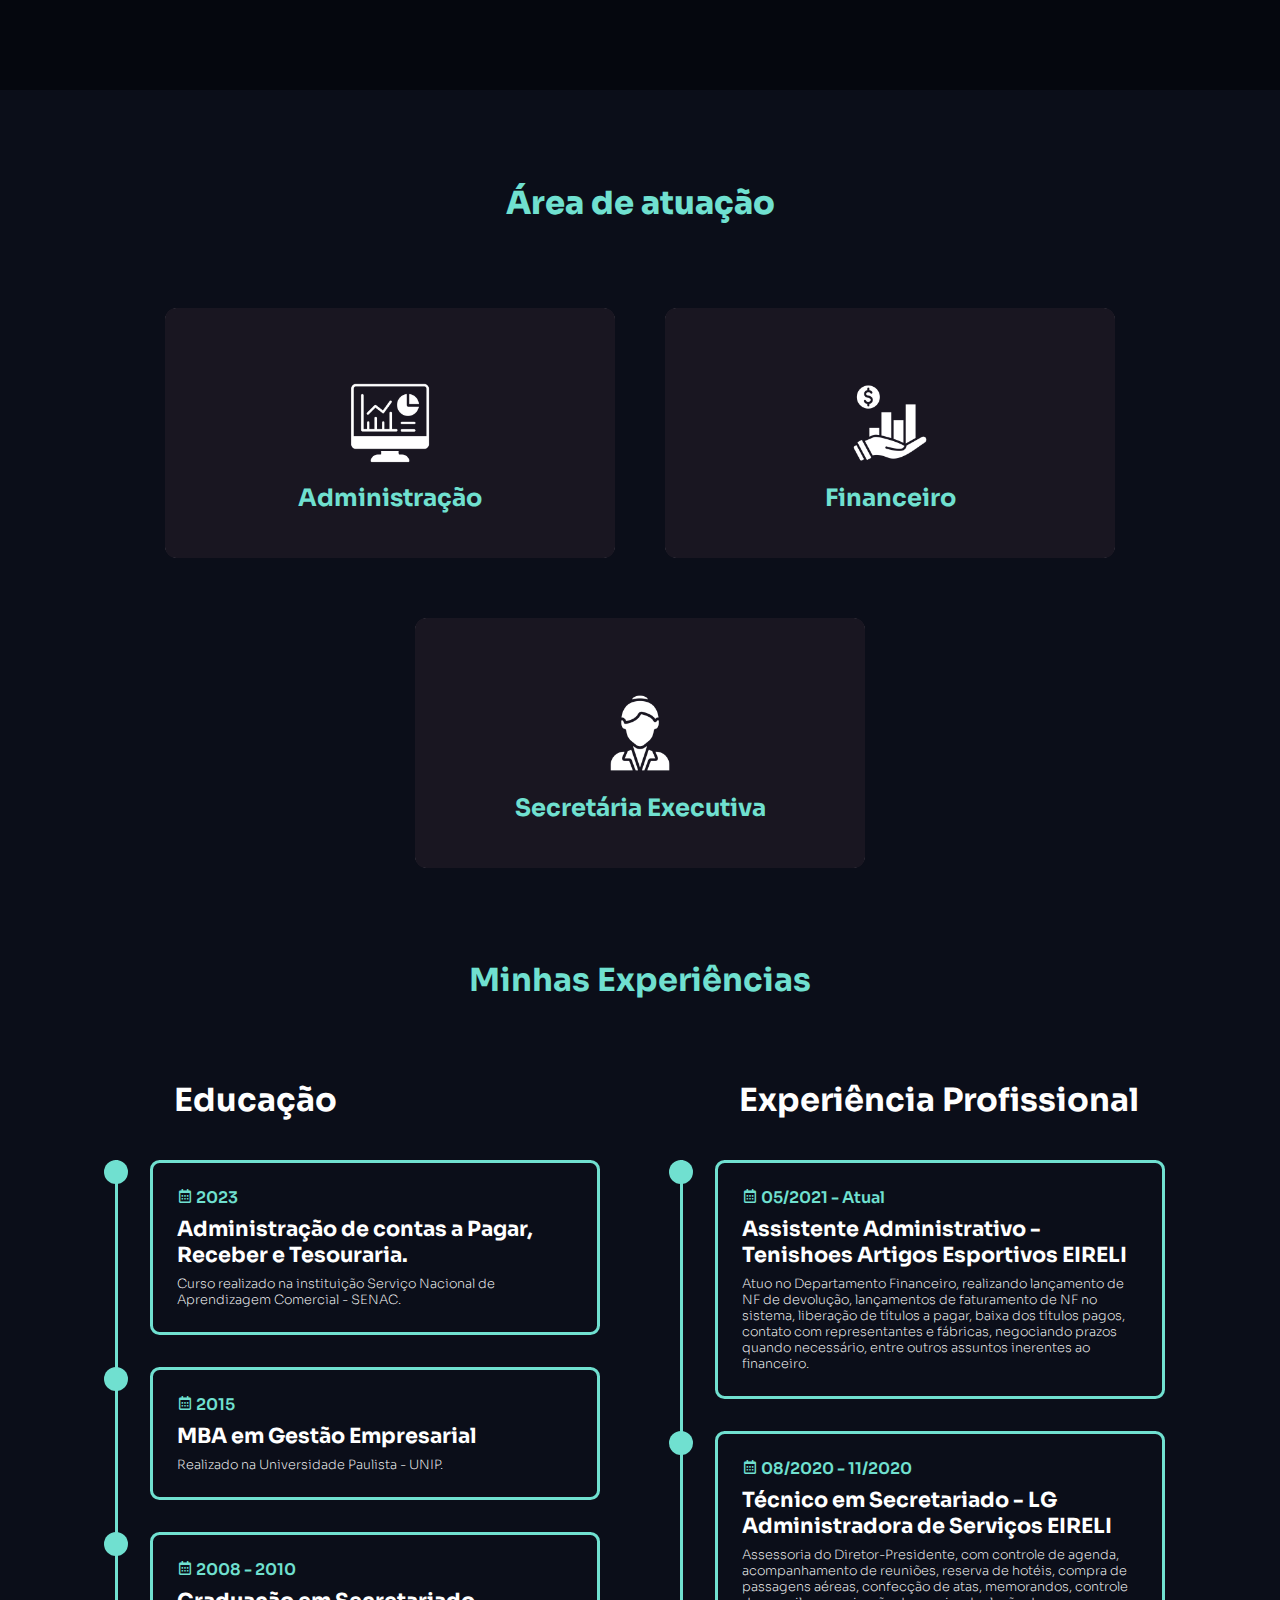
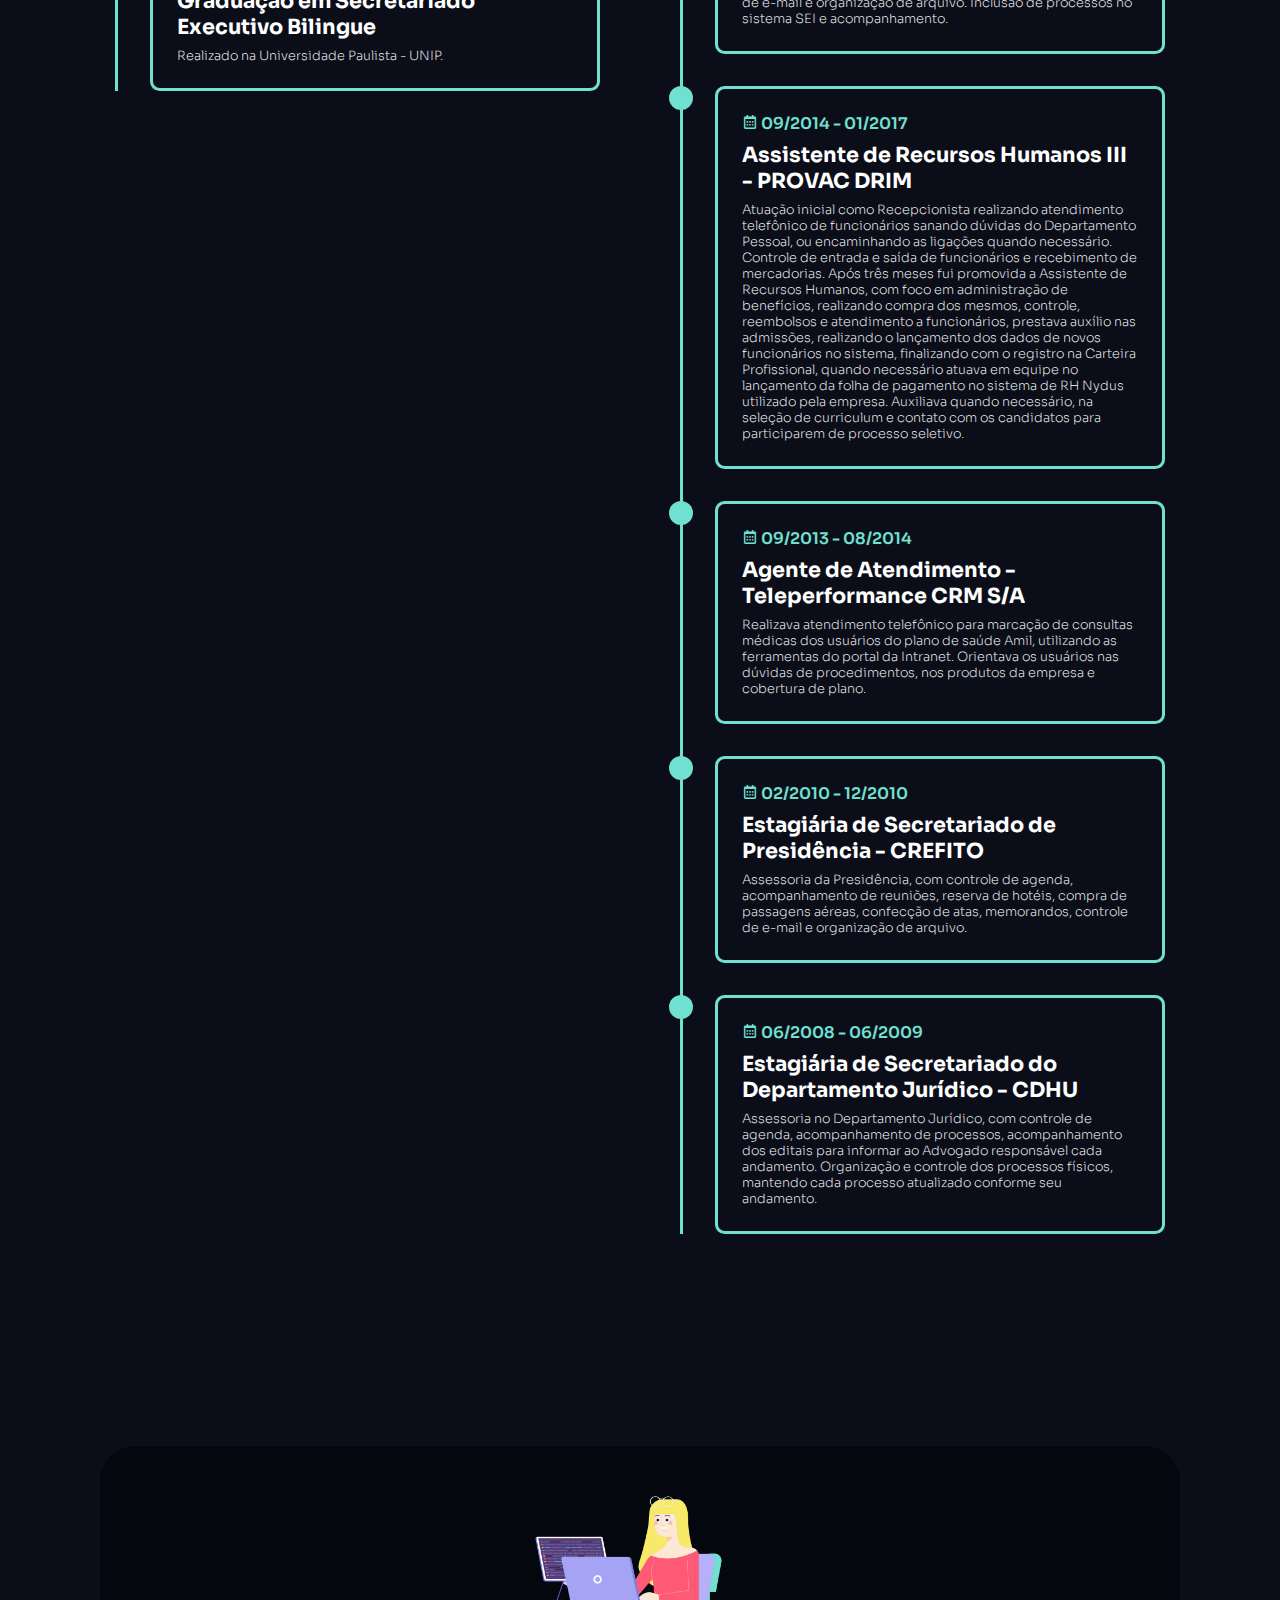
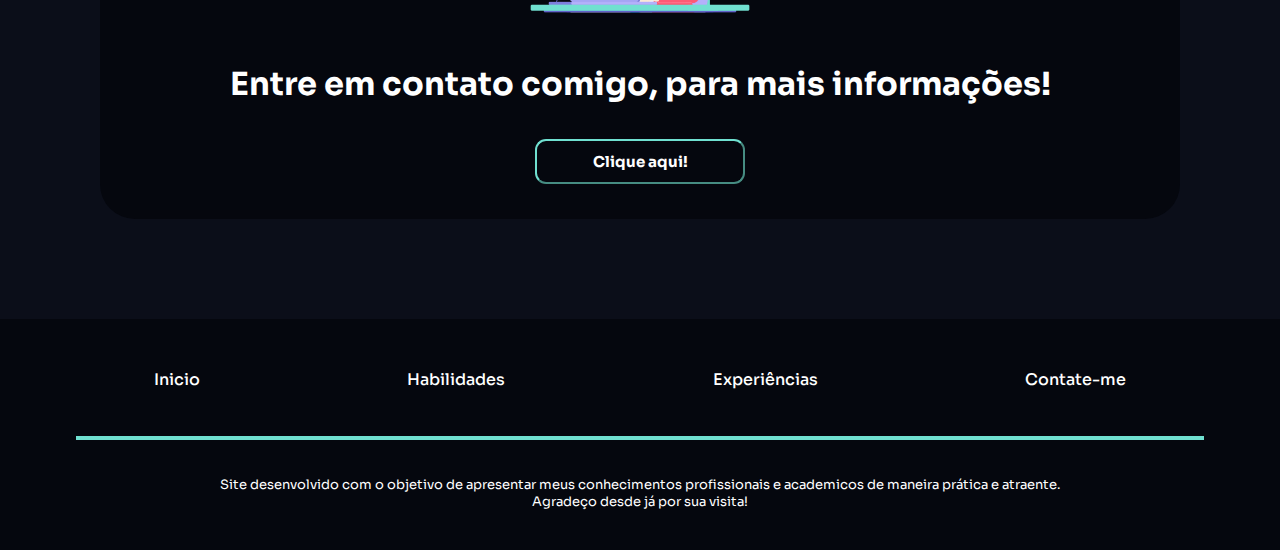
==== commit 67151f45: "Add files via upload" ====
--- a/index.html
+++ b/index.html
@@ -6,18 +6,6 @@
     <meta property="og:title" content="Andrea Camargo - 2024">
         <!-- Primary Meta Tags generated by opengraphpreview.com -->
         <title>Andrea Camargo - 2024 Portfólio - 2024</title>
-        <meta name="description" content="Explore meus projetos de design!" />
-        
-        <!-- Open Graph -->
-        <meta property="og:title" content="Andrea Camargo - 2024" />
-        <meta property="og:description" content="Explore meus projetos de design!" />
-        <meta property="og:image" content="https://fernanmarc.github.io/Portfolio-FernandoLM/PaginaPort/img/foto.jpg" />
-        
-        <!-- Twitter -->
-        <meta name="twitter:card" content="summary_large_image" />
-        <meta name="twitter:title" content="Andrea Camargo - 2024" />
-        <meta name="twitter:description" content="Explore meus projetos de design!" />
-        <meta name="twitter:image" content="https://fernanmarc.github.io/Portfolio-FernandoLM/PaginaPort/img/foto.jpg" />
     
     <link rel="shortcut icon" href="PaginaPort/img/logo.png" type="image/x-icon">
     <link rel="stylesheet" href="https://stackpath.bootstrapcdn.com/font-awesome/4.7.0/css/font-awesome.min.css">
@@ -55,8 +43,8 @@
                 <li><a href="#form-contato">Contate-me</a></li>
                 <li>
                     <a href="https://wa.me/5511965627631?text=Vim+do+seu+curr%C3%ADculo+online%21" target="_blank"><i class="fa fa-whatsapp" class="ico-menu"></i></a>
-                    <a href="https://www.linkedin.com/in/fernandol-marcos?utm_source=share&utm_campaign=share_via&utm_content=profile&utm_medium=android_app" target="_blank"><i class="fa fa-linkedin" class="ico-menu"></i></a>
-                    <a href="https://www.instagram.com/lopes_dsgn?igsh=OGxnN3RtaDJmZGZi" target="_blank"><i class="fa fa-instagram" class="ico-menu"></i></a>
+                    <a href="https://www.linkedin.com/in/andr%C3%A9a-camargo-3b883128?utm_source=share&utm_campaign=share_via&utm_content=profile&utm_medium=android_app" target="_blank"><i class="fa fa-linkedin" class="ico-menu"></i></a>
+                    <a href="#" target="_blank"><i class="fa fa-instagram" class="ico-menu"></i></a>
                 </li>
             </ul>
         </header>
@@ -78,7 +66,7 @@
                     Estou aberta a novas oportunidades e colaborações que permitam expandir meus conhecimentos!
                  </p>
 
-                <a href="PaginaPort/img/Curriculum Andrea Camargo.pdf" class="bt" target="_blank">
+                <a href="PaginaPort/img/curriculo-andrea.pdf" class="bt" target="_blank">
                     <button class="botao-curriculo">
                         Veja meu CV!
                     </button>
@@ -183,8 +171,8 @@
                                     </div>
                                     <div class="content">
                                         <div>
-                                            <h3>Administração</h3>
-                                            <p>
+                                            <h3 class="style-title">Administração</h3>
+                                            <p class="style-text">
                                                 No campo Administrativo, devido a minha formação, tenho conhecimento de vários processos, sendo uma facilitadora da Administração, tendo atuado no setor Jurídico, Recursos Humanos, Financeiro, intermediação de negociações com clientes e parceiros.
                                             </p>
                                         </div>
@@ -197,8 +185,8 @@
                                         </div>
                                         <div class="content">
                                             <div>
-                                                <h3>Financeiro</h3>
-                                                <p>Atualmente faço parte do setor Financeiro, sendo responsável pela emissão  de NF de devolução, lançamentos de faturamento de NF no sistema, liberação de títulos a pagar e baixa dos títulos pagos. Porém no momento, atuo em todo o processo de devolução de mercadoria, compras de mercadorias para e empresa e cobrança de clientes inadimplentes.</p>
+                                                <h3 class="style-title">Financeiro</h3>
+                                                <p class="style-text">Atualmente atuo no setor Financeiro, sendo responsável pela emissão  de NF de devolução, lançamentos de faturamento de NF no sistema, liberação de títulos a pagar e baixa dos títulos pagos. Porém no momento, atuo em todo o processo de devolução e compras de mercadoria para a empresa e cobrança de clientes inadimplentes.</p>
                                             </div>
                                         </div>
                                 </div>
@@ -209,8 +197,8 @@
                                         </div>
                                         <div class="content">
                                             <div>
-                                                <h3>Secretária</h3>
-                                                <p>Minha formação é em Secretariado Executivo, já tendo atuado como Assessora do Diretor-Presidente, com controle de agenda, acompanhamento de reuniões, reserva de hotéis, compra de passagens aéreas, confecção de atas, memorandos, controle de e-mail e organização de arquivo, dentre outras atividades do campo Administrativo.</p>
+                                                <h3 class="style-title">Secretária Executiva</h3>
+                                                <p class="style-text">Minha formação é em Secretariado Executivo, já tendo atuado como Assessora do Diretor-Presidente, com controle de agenda, acompanhamento de reuniões, reserva de hotéis, compra de passagens aéreas, confecção de atas, memorandos, controle de e-mail e organização de arquivo, dentre outras atividades do campo Administrativo.</p>
                                             </div>
                                         </div>
                                 </div>
@@ -251,14 +239,6 @@
                                     <h3 class="title-education">Graduação em Secretariado Executivo Bilingue</h3>
                                     <p class="text-education">Realizado na Universidade Paulista - UNIP.</p>
 
-                                </div>
-                            </div>
-
-                            <div class="education-content">
-                                <div class="e-content">
-                                    <div class="year"><i class='bx bx-calendar'></i> 2005 - 2007</div>
-                                    <h3 class="title-education">Técnico em Comunicação Visual - Trancado</h3>
-                                    <p class="text-education">Curso Técnico realizado na instituição do Centro Paula Souza na ETEC José Rocha Mendes.</p>
                                 </div>
                             </div>
                         </div>
--- a/style.css
+++ b/style.css
@@ -285,6 +285,8 @@
     }
 }
 
+
+
 /* ^^^^ Apresentação */
 
 .container-qualificacoes{
@@ -511,6 +513,11 @@
     color: #fff;
 }
 
+.style-text{
+    text-align: none;
+    margin-top: 10px;
+}
+
 @media (max-width: 992px){
     .container-area{
         width: 100%;
@@ -545,6 +552,14 @@
     .container-area .a-card .content{
         position: relative;
         width: 100%;
+    }
+    .style-text{
+        text-align: center;
+        margin-top: 10px;
+    }
+
+    .style-title{
+        text-align: center;
     }
 }
 
